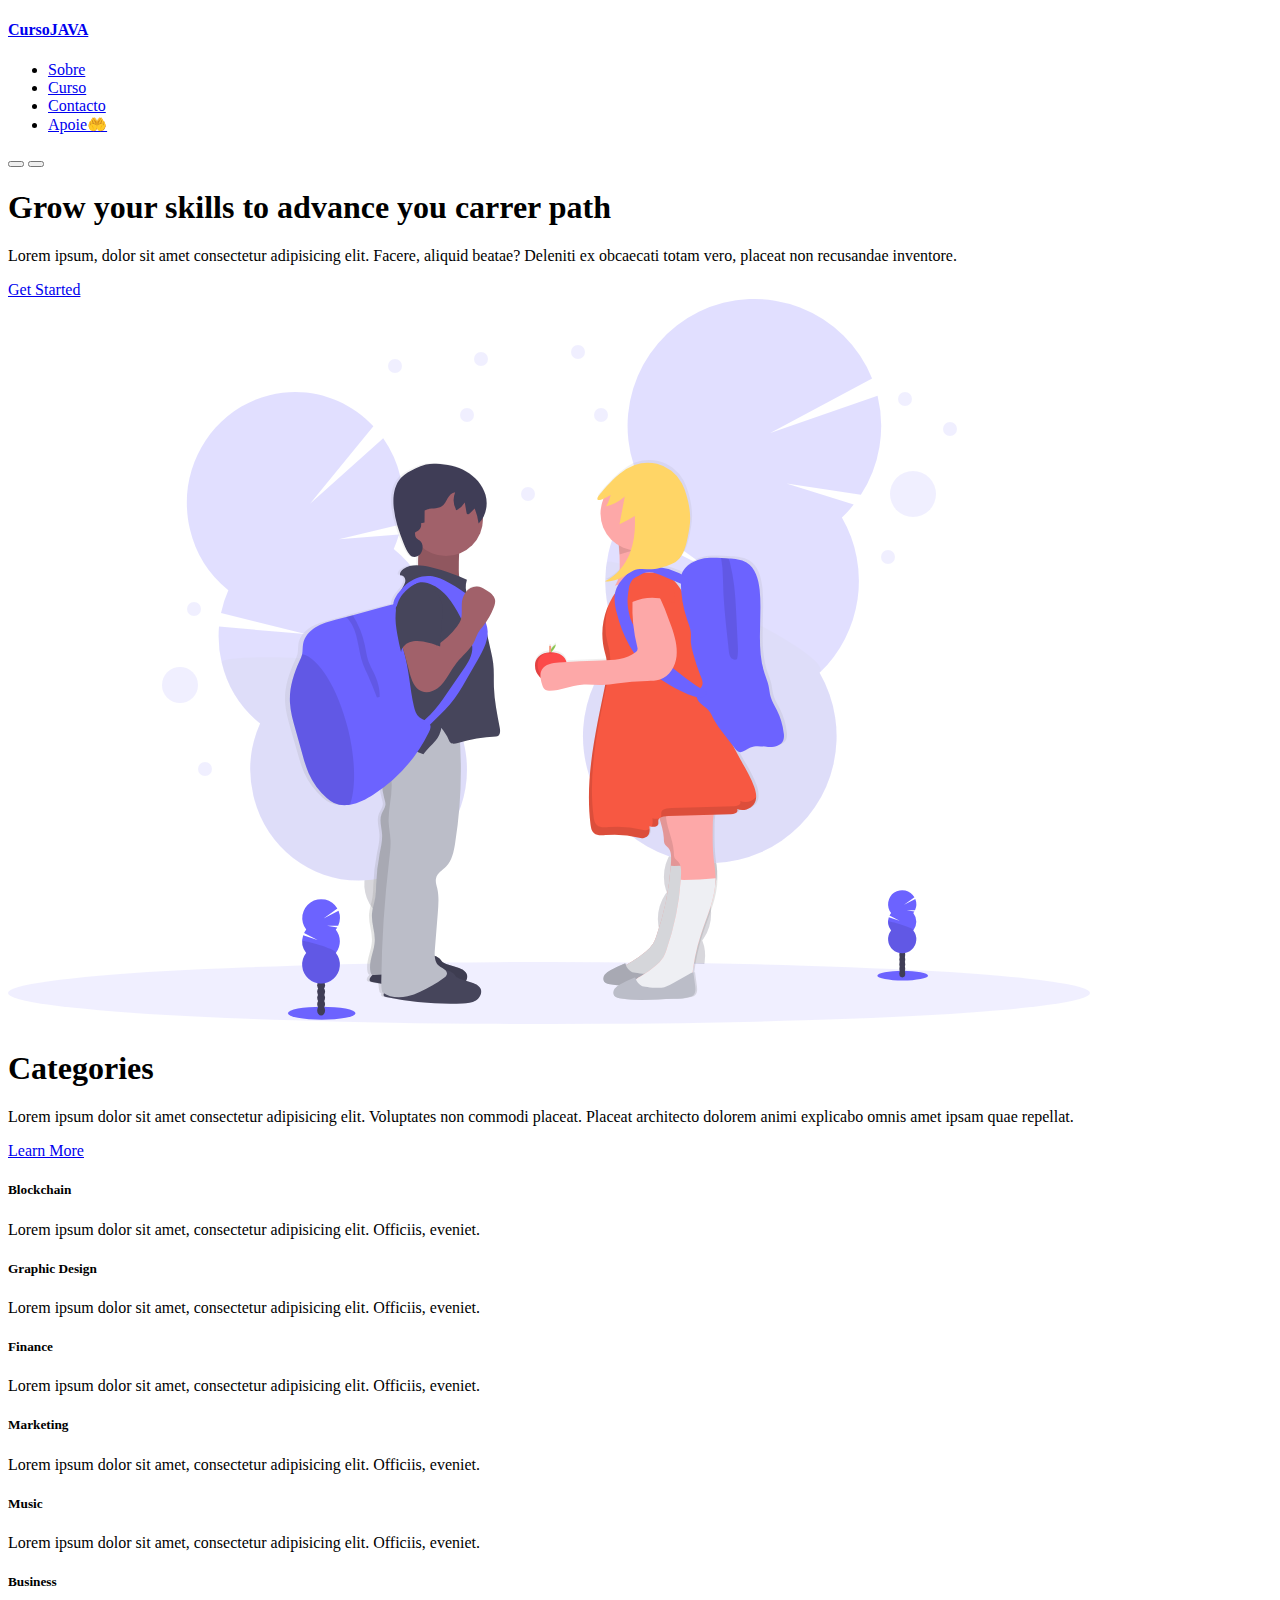
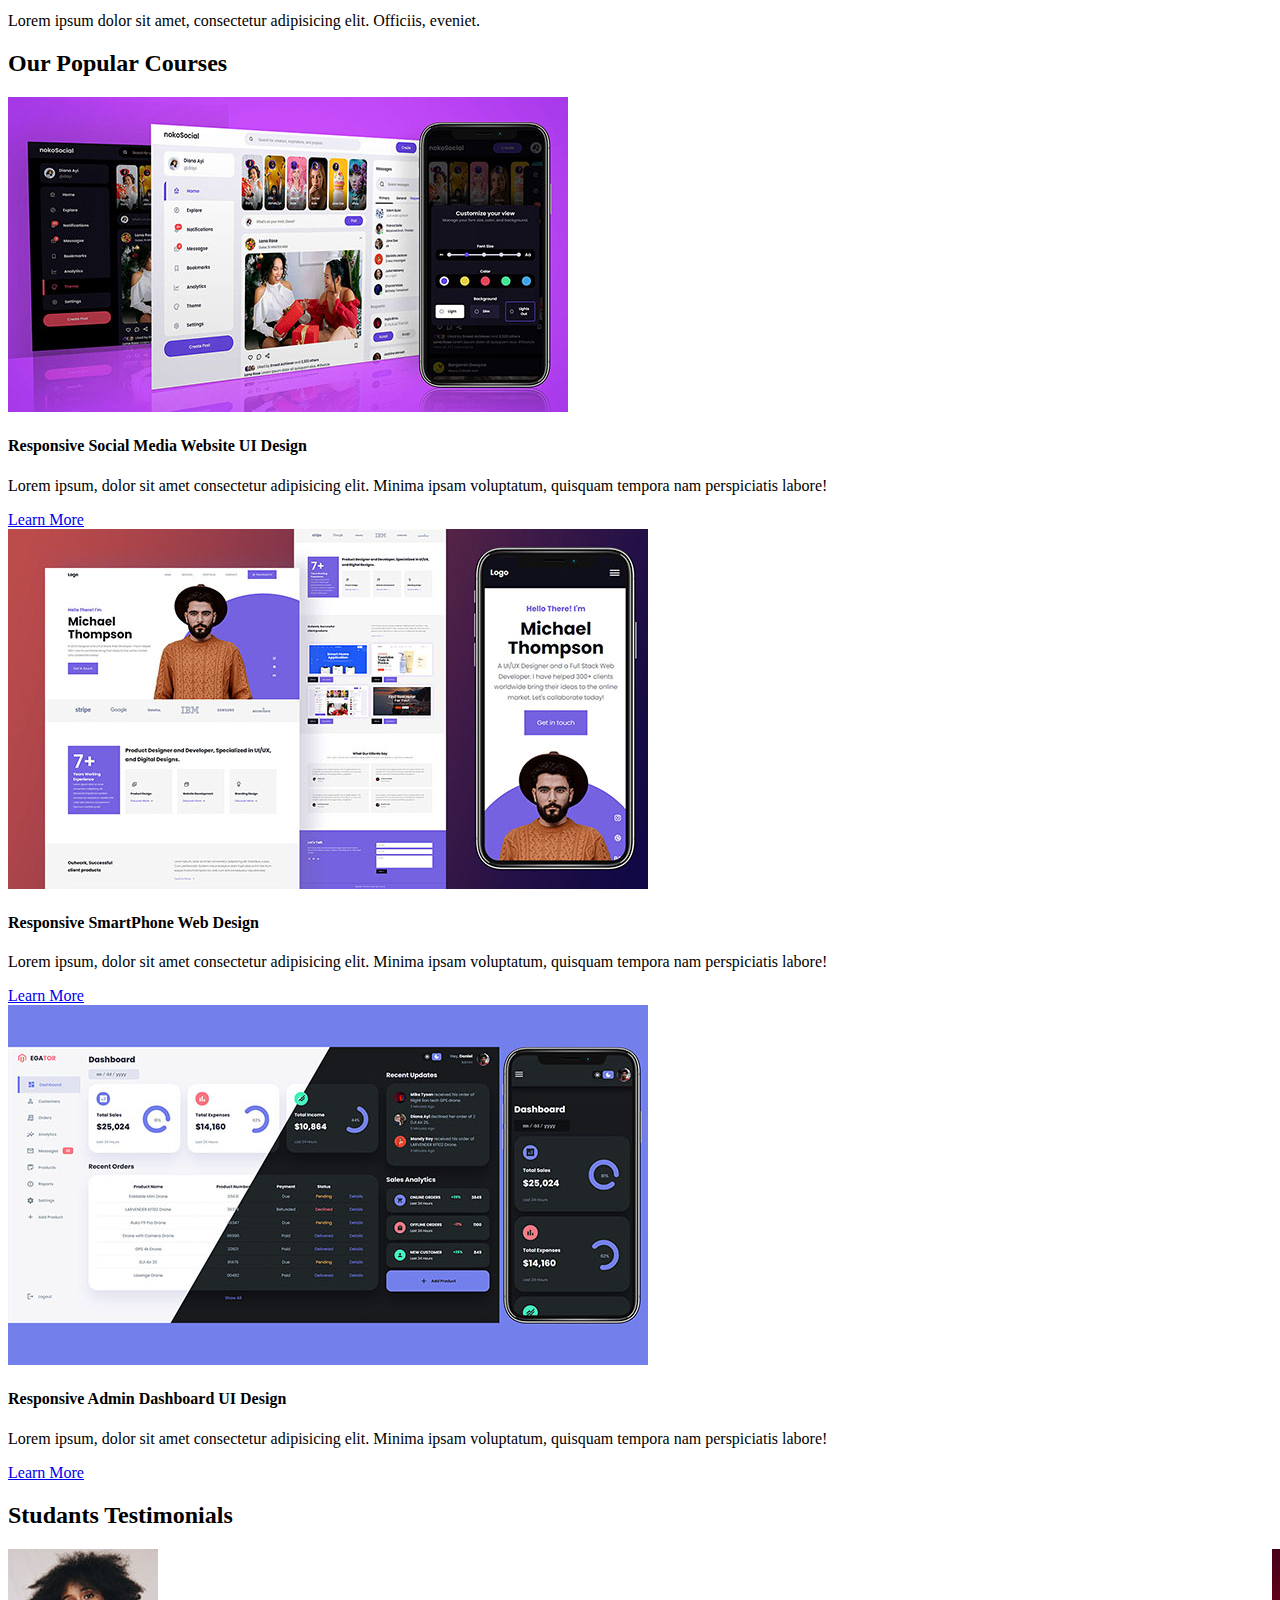
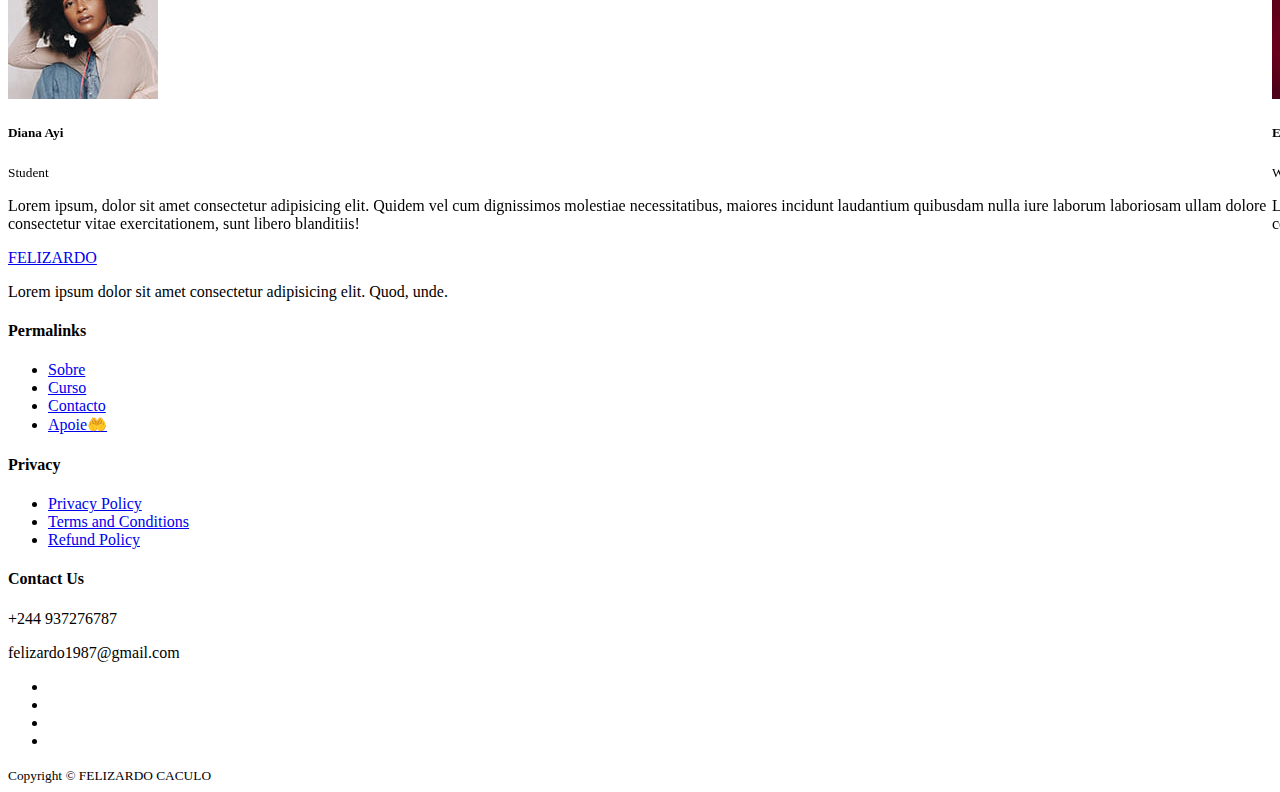
==== index.html @ 89335015 "reconfigure main.js file path" ====
<!DOCTYPE html>
<html lang="pt-br">
  <head>
    <meta charset="UTF-8" />
    <meta name="description" content="Curso de Programação Java" />
    <meta name="viewport" content="width=device-width, initial-scale=1.0" />
    <title>Curso Profissional de Programação em Java - FC</title>
    <link rel="stylesheet" href="./style.css" />
    <link rel="shortcut icon" href="favicon.ico" type="image/x-icon" />
    <link rel="manifest" href="/manifest.json" />
    <!-- ICONSCOUT CDN 👇👇👇👇👇👇👇👇👇👇👇👇-->
    <link
      rel="stylesheet"
      href="https://unicons.iconscout.com/release/v4.0.8/css/line.css"
    />
    <!-- SWIPER JS 👇👇👇👇👇👇👇👇👇👇👇👇 -->
    <link
      rel="stylesheet"
      href="https://cdn.jsdelivr.net/npm/swiper@11/swiper-bundle.min.css"
    />
  </head>
  <body>
    <nav>
      <div class="container nav__container">
        <a href="index.html"><h4>CursoJAVA</h4></a>
        <ul class="nav__menu">
          <li><a href="./pages/about.html" target="_blank">Sobre</a></li>
          <li><a href="./pages/courses.html" target="_blank">Curso</a></li>
          <li><a href="./pages/contact.html" target="_blank">Contacto</a></li>
          <li><a href="#">Apoie🤲</a></li>
        </ul>
        <button id="open-menu-btn"><i class="uil uil-bars"></i></button>
        <button id="close-menu-btn"><i class="uil uil-multiply"></i></button>
      </div>
    </nav>
    <header>
      <div class="container header__container">
        <div class="header__left">
          <h1>Grow your skills to advance you carrer path</h1>
          <p>
            Lorem ipsum, dolor sit amet consectetur adipisicing elit. Facere,
            aliquid beatae? Deleniti ex obcaecati totam vero, placeat non
            recusandae inventore.
          </p>
          <a href="courses.html" class="btn btn-primary">Get Started</a>
        </div>
        <div class="header_rigth">
          <div class="header__right-image">
            <img src="./images/header.svg" alt="" />
          </div>
        </div>
      </div>
    </header>
    <section class="categories">
      <div class="container categories__container">
        <div class="categories__left">
          <h1>Categories</h1>
          <p>
            Lorem ipsum dolor sit amet consectetur adipisicing elit. Voluptates
            non commodi placeat. Placeat architecto dolorem animi explicabo
            omnis amet ipsam quae repellat.
          </p>
          <a href="#" class="btn">Learn More</a>
        </div>
        <div class="categories__right">
          <article class="category">
            <span class="category__icon"
              ><i class="uil uil-bitcoin-circle"></i
            ></span>
            <h5>Blockchain</h5>
            <p>
              Lorem ipsum dolor sit amet, consectetur adipisicing elit.
              Officiis, eveniet.
            </p>
          </article>
          <article class="category">
            <span class="category__icon"><i class="uil uil-palette"></i></span>
            <h5>Graphic Design</h5>
            <p>
              Lorem ipsum dolor sit amet, consectetur adipisicing elit.
              Officiis, eveniet.
            </p>
          </article>
          <article class="category">
            <span class="category__icon"
              ><i class="uil uil-usd-circle"></i
            ></span>
            <h5>Finance</h5>
            <p>
              Lorem ipsum dolor sit amet, consectetur adipisicing elit.
              Officiis, eveniet.
            </p>
          </article>
          <article class="category">
            <span class="category__icon"
              ><i class="uil uil-megaphone"></i
            ></span>
            <h5>Marketing</h5>
            <p>
              Lorem ipsum dolor sit amet, consectetur adipisicing elit.
              Officiis, eveniet.
            </p>
          </article>
          <article class="category">
            <span class="category__icon"><i class="uil uil-music"></i></span>
            <h5>Music</h5>
            <p>
              Lorem ipsum dolor sit amet, consectetur adipisicing elit.
              Officiis, eveniet.
            </p>
          </article>
          <article class="category">
            <span class="category__icon"
              ><i class="uil uil-puzzle-piece"></i
            ></span>
            <h5>Business</h5>
            <p>
              Lorem ipsum dolor sit amet, consectetur adipisicing elit.
              Officiis, eveniet.
            </p>
          </article>
        </div>
      </div>
    </section>
    <section class="courses">
      <h2>Our Popular Courses</h2>
      <div class="container courses__container">
        <article class="course">
          <div class="course__image">
            <img src="./images/course1.jpg" alt="First Course image" />
          </div>
          <div class="course__info">
            <h4>Responsive Social Media Website UI Design</h4>
            <p>
              Lorem ipsum, dolor sit amet consectetur adipisicing elit. Minima
              ipsam voluptatum, quisquam tempora nam perspiciatis labore!
            </p>
            <a href="./courses.html" class="btn btn-primary">Learn More</a>
          </div>
        </article>
        <article class="course">
          <div class="course__image">
            <img src="./images/course2.jpg" alt="Second Course image" />
          </div>
          <div class="course__info">
            <h4>Responsive SmartPhone Web Design</h4>
            <p>
              Lorem ipsum, dolor sit amet consectetur adipisicing elit. Minima
              ipsam voluptatum, quisquam tempora nam perspiciatis labore!
            </p>
            <a href="./courses.html" class="btn btn-primary">Learn More</a>
          </div>
        </article>
        <article class="course">
          <div class="course__image">
            <img src="./images/course3.jpg" alt="Third Course image" />
          </div>
          <div class="course__info">
            <h4>Responsive Admin Dashboard UI Design</h4>
            <p>
              Lorem ipsum, dolor sit amet consectetur adipisicing elit. Minima
              ipsam voluptatum, quisquam tempora nam perspiciatis labore!
            </p>
            <a href="./courses.html" class="btn btn-primary">Learn More</a>
          </div>
        </article>
      </div>
    </section>
    <section class="container testimonials__container mySwiper">
      <h2>Studants Testimonials</h2>
      <div class="swiper-wrapper">
        <article class="testimonial swiper-slide">
          <div class="avatar">
            <img src="./images/avatar1.jpg" alt="First avatar" />
          </div>
          <div class="testimonial__info">
            <h5>Diana Ayi</h5>
            <small>Student</small>
          </div>
          <div class="testimonial__body">
            <p>
              Lorem ipsum, dolor sit amet consectetur adipisicing elit. Quidem
              vel cum dignissimos molestiae necessitatibus, maiores incidunt
              laudantium quibusdam nulla iure laborum laboriosam ullam dolore
              consectetur vitae exercitationem, sunt libero blanditiis!
            </p>
          </div>
        </article>
        <article class="testimonial swiper-slide">
          <div class="avatar">
            <img src="./images/avatar2.jpg" alt="Second avatar" />
          </div>
          <div class="testimonial__info">
            <h5>Ernest Archiver</h5>
            <small>Web Developer</small>
          </div>
          <div class="testimonial__body">
            <p>
              Lorem ipsum, dolor sit amet consectetur adipisicing elit. Quidem
              vel cum dignissimos molestiae necessitatibus, maiores incidunt
              laudantium quibusdam nulla iure laborum laboriosam ullam dolore
              consectetur vitae exercitationem, sunt libero blanditiis!
            </p>
          </div>
        </article>
        <article class="testimonial swiper-slide">
          <div class="avatar">
            <img src="./images/avatar3.jpg" alt="Third avatar" />
          </div>
          <div class="testimonial__info">
            <h5>Edem Quist</h5>
            <small>Student</small>
          </div>
          <div class="testimonial__body">
            <p>
              Lorem ipsum, dolor sit amet consectetur adipisicing elit. Quidem
              vel cum dignissimos molestiae necessitatibus, maiores incidunt
              laudantium quibusdam nulla iure laborum laboriosam ullam dolore
              consectetur vitae exercitationem, sunt libero blanditiis!
            </p>
          </div>
        </article>
        <article class="testimonial swiper-slide">
          <div class="avatar">
            <img src="./images/avatar4.jpg" alt="Fourth avatar" />
          </div>
          <div class="testimonial__info">
            <h5>Hajia Bintu</h5>
            <small>Student</small>
          </div>
          <div class="testimonial__body">
            <p>
              Lorem ipsum, dolor sit amet consectetur adipisicing elit. Quidem
              vel cum dignissimos molestiae necessitatibus, maiores incidunt
              laudantium quibusdam nulla iure laborum laboriosam ullam dolore
              consectetur vitae exercitationem, sunt libero blanditiis!
            </p>
          </div>
        </article>
        <article class="testimonial swiper-slide">
          <div class="avatar">
            <img src="./images/avatar5.jpg" alt="Fith avatar" />
          </div>
          <div class="testimonial__info">
            <h5>Jane Doe</h5>
            <small>Student</small>
          </div>
          <div class="testimonial__body">
            <p>
              Lorem ipsum, dolor sit amet consectetur adipisicing elit. Quidem
              vel cum dignissimos molestiae necessitatibus, maiores incidunt
              laudantium quibusdam nulla iure laborum laboriosam ullam dolore
              consectetur vitae exercitationem, sunt libero blanditiis!
            </p>
          </div>
        </article>
      </div>
      <div class="swiper-pagination"></div>
    </section>
    <footer>
      <div class="container footer__container">
        <div class="footer__1">
          <a href="https://my-portfolio-fc.onrender.com/" class="foofter__logo"
            >FELIZARDO</a
          >
          <p>
            Lorem ipsum dolor sit amet consectetur adipisicing elit. Quod, unde.
          </p>
        </div>
        <div class="footer__2">
          <h4>Permalinks</h4>
          <ul class="permalinks">
            <li><a href="./pages/about.html" target="_blank">Sobre</a></li>
            <li><a href="./pages/courses.html" target="_blank">Curso</a></li>
            <li><a href="./pages/contact.html" target="_blank">Contacto</a></li>
            <li><a href="#">Apoie🤲</a></li>
          </ul>
        </div>
        <div class="footer__3">
          <h4>Privacy</h4>
          <ul class="privacy">
            <li><a href="#">Privacy Policy</a></li>
            <li><a href="#">Terms and Conditions</a></li>
            <li><a href="#">Refund Policy</a></li>
          </ul>
        </div>
        <div class="footer__4">
          <h4>Contact Us</h4>
          <div>
            <p>+244 937276787</p>
            <p>felizardo1987@gmail.com</p>
          </div>
          <ul class="footer__socials">
            <li>
              <a href="#"><i class="uil uil-facebook-f"></i></a>
            </li>
            <li>
              <a href="#"><i class="uil uil-instagram-alt"></i></a>
            </li>
            <li>
              <a href="#"><i class="uil uil-twitter"></i></a>
            </li>
            <li>
              <a href="#"><i class="uil uil-linkedin-alt"></i></a>
            </li>
          </ul>
        </div>
      </div>
      <div class="footer__copyright">
        <small>Copyright &copy; FELIZARDO CACULO</small>
      </div>
    </footer>    
  </body>
  <script src="./main.js"></script>
</html>
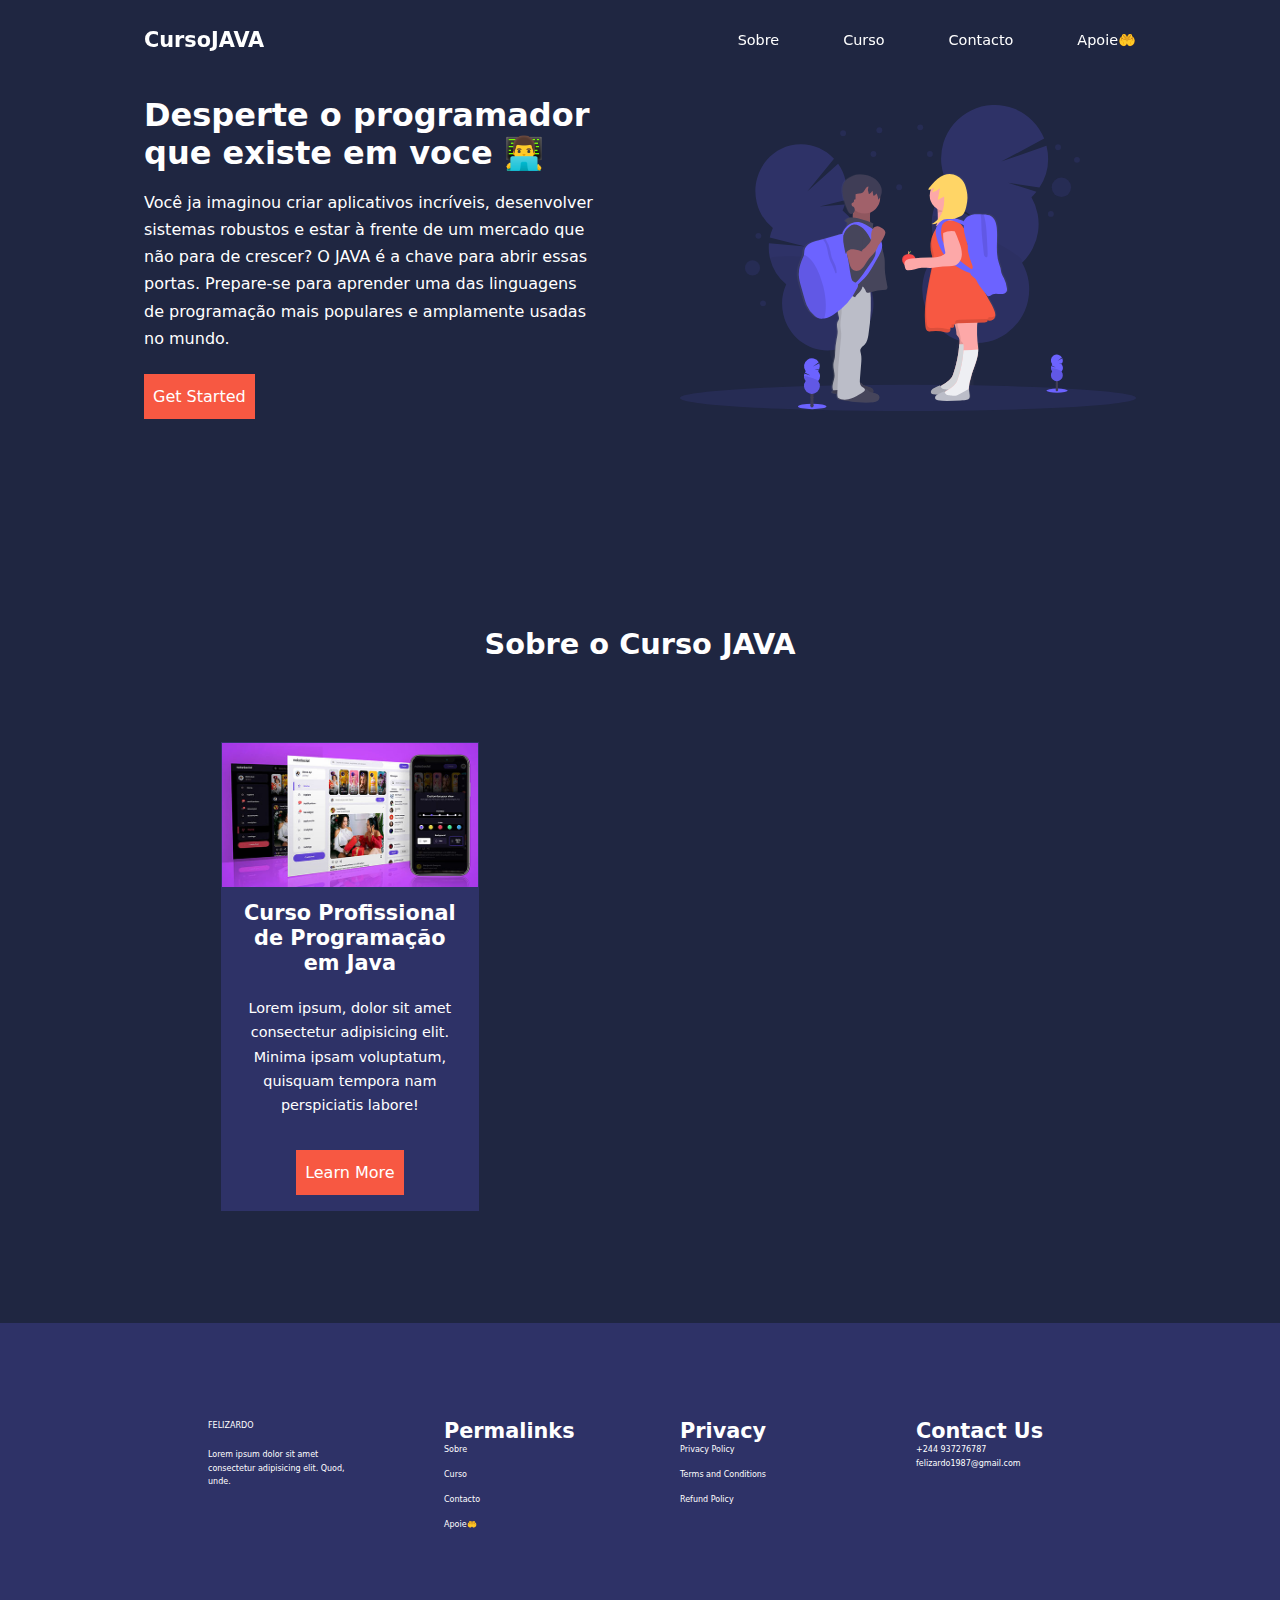
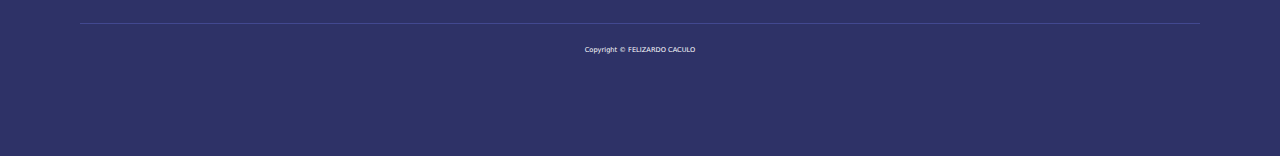
==== commit ae904769: "update Home Page content" ====
--- a/index.html
+++ b/index.html
@@ -36,13 +36,11 @@
     <header>
       <div class="container header__container">
         <div class="header__left">
-          <h1>Grow your skills to advance you carrer path</h1>
+          <h1>Desperte o programador que existe em voce 👨‍💻</h1>
           <p>
-            Lorem ipsum, dolor sit amet consectetur adipisicing elit. Facere,
-            aliquid beatae? Deleniti ex obcaecati totam vero, placeat non
-            recusandae inventore.
+            Você ja imaginou criar aplicativos incríveis, desenvolver sistemas robustos e estar à frente de um mercado que não para de crescer? O JAVA é a chave para abrir essas portas. Prepare-se para aprender uma das linguagens de programação mais populares e amplamente usadas no mundo.
           </p>
-          <a href="courses.html" class="btn btn-primary">Get Started</a>
+          <a href="./pages/courses.html" class="btn btn-primary">Get Started</a>
         </div>
         <div class="header_rigth">
           <div class="header__right-image">
@@ -51,86 +49,15 @@
         </div>
       </div>
     </header>
-    <section class="categories">
-      <div class="container categories__container">
-        <div class="categories__left">
-          <h1>Categories</h1>
-          <p>
-            Lorem ipsum dolor sit amet consectetur adipisicing elit. Voluptates
-            non commodi placeat. Placeat architecto dolorem animi explicabo
-            omnis amet ipsam quae repellat.
-          </p>
-          <a href="#" class="btn">Learn More</a>
-        </div>
-        <div class="categories__right">
-          <article class="category">
-            <span class="category__icon"
-              ><i class="uil uil-bitcoin-circle"></i
-            ></span>
-            <h5>Blockchain</h5>
-            <p>
-              Lorem ipsum dolor sit amet, consectetur adipisicing elit.
-              Officiis, eveniet.
-            </p>
-          </article>
-          <article class="category">
-            <span class="category__icon"><i class="uil uil-palette"></i></span>
-            <h5>Graphic Design</h5>
-            <p>
-              Lorem ipsum dolor sit amet, consectetur adipisicing elit.
-              Officiis, eveniet.
-            </p>
-          </article>
-          <article class="category">
-            <span class="category__icon"
-              ><i class="uil uil-usd-circle"></i
-            ></span>
-            <h5>Finance</h5>
-            <p>
-              Lorem ipsum dolor sit amet, consectetur adipisicing elit.
-              Officiis, eveniet.
-            </p>
-          </article>
-          <article class="category">
-            <span class="category__icon"
-              ><i class="uil uil-megaphone"></i
-            ></span>
-            <h5>Marketing</h5>
-            <p>
-              Lorem ipsum dolor sit amet, consectetur adipisicing elit.
-              Officiis, eveniet.
-            </p>
-          </article>
-          <article class="category">
-            <span class="category__icon"><i class="uil uil-music"></i></span>
-            <h5>Music</h5>
-            <p>
-              Lorem ipsum dolor sit amet, consectetur adipisicing elit.
-              Officiis, eveniet.
-            </p>
-          </article>
-          <article class="category">
-            <span class="category__icon"
-              ><i class="uil uil-puzzle-piece"></i
-            ></span>
-            <h5>Business</h5>
-            <p>
-              Lorem ipsum dolor sit amet, consectetur adipisicing elit.
-              Officiis, eveniet.
-            </p>
-          </article>
-        </div>
-      </div>
-    </section>
     <section class="courses">
-      <h2>Our Popular Courses</h2>
+      <h2>Sobre o Curso JAVA</h2>
       <div class="container courses__container">
         <article class="course">
           <div class="course__image">
             <img src="./images/course1.jpg" alt="First Course image" />
           </div>
           <div class="course__info">
-            <h4>Responsive Social Media Website UI Design</h4>
+            <h4>Curso Profissional de Programação em Java</h4>
             <p>
               Lorem ipsum, dolor sit amet consectetur adipisicing elit. Minima
               ipsam voluptatum, quisquam tempora nam perspiciatis labore!
@@ -138,124 +65,6 @@
             <a href="./courses.html" class="btn btn-primary">Learn More</a>
           </div>
         </article>
-        <article class="course">
-          <div class="course__image">
-            <img src="./images/course2.jpg" alt="Second Course image" />
-          </div>
-          <div class="course__info">
-            <h4>Responsive SmartPhone Web Design</h4>
-            <p>
-              Lorem ipsum, dolor sit amet consectetur adipisicing elit. Minima
-              ipsam voluptatum, quisquam tempora nam perspiciatis labore!
-            </p>
-            <a href="./courses.html" class="btn btn-primary">Learn More</a>
-          </div>
-        </article>
-        <article class="course">
-          <div class="course__image">
-            <img src="./images/course3.jpg" alt="Third Course image" />
-          </div>
-          <div class="course__info">
-            <h4>Responsive Admin Dashboard UI Design</h4>
-            <p>
-              Lorem ipsum, dolor sit amet consectetur adipisicing elit. Minima
-              ipsam voluptatum, quisquam tempora nam perspiciatis labore!
-            </p>
-            <a href="./courses.html" class="btn btn-primary">Learn More</a>
-          </div>
-        </article>
-      </div>
-    </section>
-    <section class="container testimonials__container mySwiper">
-      <h2>Studants Testimonials</h2>
-      <div class="swiper-wrapper">
-        <article class="testimonial swiper-slide">
-          <div class="avatar">
-            <img src="./images/avatar1.jpg" alt="First avatar" />
-          </div>
-          <div class="testimonial__info">
-            <h5>Diana Ayi</h5>
-            <small>Student</small>
-          </div>
-          <div class="testimonial__body">
-            <p>
-              Lorem ipsum, dolor sit amet consectetur adipisicing elit. Quidem
-              vel cum dignissimos molestiae necessitatibus, maiores incidunt
-              laudantium quibusdam nulla iure laborum laboriosam ullam dolore
-              consectetur vitae exercitationem, sunt libero blanditiis!
-            </p>
-          </div>
-        </article>
-        <article class="testimonial swiper-slide">
-          <div class="avatar">
-            <img src="./images/avatar2.jpg" alt="Second avatar" />
-          </div>
-          <div class="testimonial__info">
-            <h5>Ernest Archiver</h5>
-            <small>Web Developer</small>
-          </div>
-          <div class="testimonial__body">
-            <p>
-              Lorem ipsum, dolor sit amet consectetur adipisicing elit. Quidem
-              vel cum dignissimos molestiae necessitatibus, maiores incidunt
-              laudantium quibusdam nulla iure laborum laboriosam ullam dolore
-              consectetur vitae exercitationem, sunt libero blanditiis!
-            </p>
-          </div>
-        </article>
-        <article class="testimonial swiper-slide">
-          <div class="avatar">
-            <img src="./images/avatar3.jpg" alt="Third avatar" />
-          </div>
-          <div class="testimonial__info">
-            <h5>Edem Quist</h5>
-            <small>Student</small>
-          </div>
-          <div class="testimonial__body">
-            <p>
-              Lorem ipsum, dolor sit amet consectetur adipisicing elit. Quidem
-              vel cum dignissimos molestiae necessitatibus, maiores incidunt
-              laudantium quibusdam nulla iure laborum laboriosam ullam dolore
-              consectetur vitae exercitationem, sunt libero blanditiis!
-            </p>
-          </div>
-        </article>
-        <article class="testimonial swiper-slide">
-          <div class="avatar">
-            <img src="./images/avatar4.jpg" alt="Fourth avatar" />
-          </div>
-          <div class="testimonial__info">
-            <h5>Hajia Bintu</h5>
-            <small>Student</small>
-          </div>
-          <div class="testimonial__body">
-            <p>
-              Lorem ipsum, dolor sit amet consectetur adipisicing elit. Quidem
-              vel cum dignissimos molestiae necessitatibus, maiores incidunt
-              laudantium quibusdam nulla iure laborum laboriosam ullam dolore
-              consectetur vitae exercitationem, sunt libero blanditiis!
-            </p>
-          </div>
-        </article>
-        <article class="testimonial swiper-slide">
-          <div class="avatar">
-            <img src="./images/avatar5.jpg" alt="Fith avatar" />
-          </div>
-          <div class="testimonial__info">
-            <h5>Jane Doe</h5>
-            <small>Student</small>
-          </div>
-          <div class="testimonial__body">
-            <p>
-              Lorem ipsum, dolor sit amet consectetur adipisicing elit. Quidem
-              vel cum dignissimos molestiae necessitatibus, maiores incidunt
-              laudantium quibusdam nulla iure laborum laboriosam ullam dolore
-              consectetur vitae exercitationem, sunt libero blanditiis!
-            </p>
-          </div>
-        </article>
-      </div>
-      <div class="swiper-pagination"></div>
     </section>
     <footer>
       <div class="container footer__container">
--- a/style.css
+++ b/style.css
@@ -0,0 +1,544 @@
+/*========== General Styles ============*/
+* {
+  margin: 0;
+  padding: 0;
+  border: 0;
+  outline: 0;
+  text-decoration: none;
+  list-style: none;
+  box-sizing: border-box;
+}
+:root {
+  --color-primary: #6c63ff;
+  --color-success: #00bf8e;
+  --color-warning: #f7c94b;
+  --color-danger: #f75842;
+  --color-danger-variant: rgba(247, 88, 66, 0.4);
+  --color-white: #fff;
+  --color-ligth: rgba(255, 255, 255, 0.7);
+  --color-black: #000;
+  --color-bg: #1f2641;
+  --color-bg1: #2e3267;
+  --color-bg2: #424890;
+
+  --container-width-lg: 80%;
+  --container-width-md: 95%;
+  --container-width-sm: 98%;
+
+  --transition: all 400ms ease;
+}
+body {
+  font-family: system-ui, -apple-system, BlinkMacSystemFont, "Segoe UI", Roboto,
+    Oxygen, Ubuntu, Cantarell, "Open Sans", "Helvetica Neue", sans-serif;
+  line-height: 1.7;
+  color: var(--color-white);
+  background: var(--color-bg);
+}
+.container {
+  width: var(--container-width-lg);
+  margin: auto;
+  padding: 1rem;
+}
+section {
+  padding: 6rem;
+}
+section h2 {
+  text-align: center;
+  margin-bottom: 4rem;
+}
+h1,
+h2,
+h3,
+h4,
+h5 {
+  line-height: 1.2;
+}
+h1 {
+  font-size: 2rem;
+}
+h2 {
+  font-size: 1.8rem;
+}
+h3 {
+  font-size: 1.6rem;
+}
+h4 {
+  font-size: 1.3rem;
+}
+a {
+  color: var(--color-white);
+}
+img {
+  width: 100%;
+  display: block;
+  object-fit: cover;
+}
+.btn {
+  display: inline-block;
+  background: var(--color-white);
+  color: var(--color-black);
+  padding: 0.5rem 0.5rem;
+  border: 1px solid transparent;
+  font-weight: 500;
+  transition: var(--transition);
+}
+.btn:hover {
+  background: transparent;
+  color: var(--color-white);
+  border-color: var(--color-white);
+}
+.btn-primary {
+  background: var(--color-danger);
+  color: var(--color-white);
+}
+/*========== NAVBAR Styles ============*/
+nav {
+  background: transparent;
+  width: 100vw;
+  height: 5rem;
+  position: fixed;
+  top: 0;
+  z-index: 11;
+}
+/*Change navbar on scroll using JavaScript*/
+.window-scroll {
+  background: var(--color-primary);
+  /*👇 👇👇0=>x side, 1rem=> y side 2rem for the blur. rgba=>0.5 50% of transparency 👇👇👇*/
+  box-shadow: 0 1rem 2rem rgba(0, 0, 0, 0.3);
+}
+.nav__container {
+  height: 100%;
+  display: flex;
+  justify-content: space-between;
+  align-items: center;
+}
+nav button {
+  display: none; /*To hide the buttons on large devises*/
+}
+.nav__menu {
+  display: flex;
+  align-items: center;
+  gap: 4rem;
+}
+.nav__menu a {
+  font-size: 0.9rem;
+  transition: var(--transition);
+}
+.nav__menu a:hover {
+  color: var(--color-bg2);
+}
+/*========== HEADER SECTION Styles ============*/
+header {
+  position: relative;
+  top: 5rem; /*to start after navbar*/
+  overflow: hidden;
+  height: fit -90px;;
+  margin-bottom: 5rem;
+}
+.header__container {
+  display: grid;
+  grid-template-columns: 1fr 1fr; /*To devide in 2 equal parts*/
+  align-items: center;
+  gap: 5rem;
+  height: 100%; /*To center the items in the height of the section*/
+  padding-bottom: 2rem;
+}
+.header__left p {
+  margin: 1rem 0 1.4rem; /*1.2=>Top 0=>Left/right 2=>Bottom*/
+}
+/*========== CATEGORIES SECTION Styles ============*/
+.categories {
+  background: var(--color-bg1);
+  height: 32rem;
+  padding: 1rem;
+}
+.categories h1 {
+  line-height: 1;
+  margin-bottom: 3rem;
+}
+.categories__container {
+  display: grid;
+  grid-template-columns: 40% 60%; /*Divided in 2 blocks as shown in values percentage*/
+  padding: 1rem;
+}
+.categories__left {
+  margin-right: 4rem;
+}
+.categories__left p {
+  margin: 1rem 0 3rem;
+}
+.categories__right {
+  display: grid;
+  grid-template-columns: repeat(3, 1fr);
+  gap: 1.2rem;
+}
+.category {
+  background: var(--color-bg2);
+  padding: 0.9rem;
+  border-radius: 2rem;
+  transition: var(--transition);
+}
+.category:hover {
+  /*👇 👇👇0=>x side, 3rem=> y side 3rem for the blur. rgba=>0.5 30% of transparency 👇👇👇*/
+  box-shadow: 0 3rem 3rem rgba(0, 0, 0, 0.3);
+  z-index: 1;
+}
+.category:nth-child(2) .category__icon {
+  background: var(--color-danger);
+}
+.category:nth-child(3) .category__icon {
+  background: var(--color-success);
+}
+.category:nth-child(4) .category__icon {
+  background: var(--color-warning);
+}
+.category:nth-child(5) .category__icon {
+  background: var(--color-success);
+}
+.category__icon {
+  background: var(--color-primary);
+  padding: 0.7rem;
+  border-radius: 0.9rem;
+}
+.category h5 {
+  margin: 2rem 0 1rem; /*1.2=>Top 0=>Left/right 2=>Bottom*/
+}
+.category p {
+  font-size: 0.85rem;
+}
+/*========== COURSES SECTION Styles ============*/
+.courses {
+  margin-top: 10rem;
+}
+.courses__container {
+  display: grid;
+  grid-template-columns: repeat(3, 1fr);
+  gap: 2rem;
+}
+.course {
+  background: var(--color-bg1);
+  text-align: center;
+  border: 1px solid transparent;
+  transition: var(--transition);
+}
+.course:hover {
+  background: transparent;
+  border-color: var(--color-primary);
+}
+.course__info {
+  padding: 0.9rem;
+}
+.course__info p {
+  margin: 1.2rem 0 2rem; /*1.2=>Top 0=>Left/right 2=>Bottom*/
+  font-size: 0.9rem;
+}
+/*========== FAQs SECTION Styles ============*/
+.faqs {
+  background: var(--color-bg1);
+  /*👇 👇👇0=>x side, 0=> y side 3rem for the blur. rgba=>0.5 50% of transparency 👇👇👇*/
+  box-shadow: insert 0 0 3rem rgba(0, 0, 0, 0.5);
+}
+.faqs__container {
+  display: grid;
+  grid-template-columns: 1fr 1fr;
+  padding: 1rem;
+}
+.faq {
+  padding: 1rem;
+  display: flex;
+  align-items: center;
+  gap: 1.4rem;
+  height: fit-content;
+  background: var(--color-primary);
+  cursor: pointer;
+}
+.faq h4 {
+  font-size: 1rem;
+  line-height: 2.3;
+}
+.faq__icon {
+  align-self: flex-start; /*Align the icon in the begining of the box content*/
+  font-size: 1.2rem;
+}
+.faq p {
+  margin-top: 0.8rem;
+  display: none; /*To hide the answers*/
+}
+.faq.open p {
+  display: block; /*injected by JavaSCript to show the answer*/
+  background: var(--color-bg1);
+  padding: 0.5rem;
+}
+/*========== TESTIMONIAL SECTION Styles ============*/
+.testimonials__container {
+  overflow-y: hidden;
+  position: relative;
+  margin-bottom: 5rem;
+}
+.testimonial {
+  padding-top: 2rem;
+}
+.avatar {
+  width: 6rem;
+  height: 6rem;
+  border-radius: 50%;
+  overflow: hidden;
+  margin: 0 auto 1rem;
+  border: 1rem solid var(--color-bg1);
+}
+.testimonial__info {
+  text-align: center;
+}
+.testimonial__body {
+  background: var(--color-primary);
+  padding: 2rem;
+  margin-top: 3rem;
+  position: relative;
+}
+.testimonial__body::before {
+  /*👇 👇👇 content to create the piramid effect on top of the box 👇👇👇*/
+  content: "";
+  display: block;
+  background: linear-gradient(
+    135deg,
+    transparent,
+    var(--color-primary),
+    var(--color-primary),
+    var(--color-primary)
+  );
+  width: 3rem;
+  height: 3rem;
+  position: absolute;
+  left: 50%;
+  top: -1.5rem;
+  transform: rotate(45deg);
+}
+/*========== FOOTER SECTION Styles ============*/
+footer {
+  background: var(--color-bg1);
+  padding: 5rem;
+  font-size: 0.5rem;
+}
+footer ul li {
+  margin-bottom: 0.7rem;
+}
+footer ul li a:hover {
+  text-decoration: underline;
+}
+.footer__container {
+  display: grid;
+  grid-template-columns: repeat(4, 1fr);
+  gap: 5rem;
+}
+.footer__1 p {
+  margin: 1rem 0 2rem;
+}
+.footer__socials {
+  display: flex;
+  gap: 1.2rem;
+  margin-top: 2rem;
+}
+.footer__copyright {
+  text-align: center;
+  margin-top: 4rem;
+  padding: 1.2rem;
+  border-top: 1px solid var(--color-bg2);
+}
+/*===================== MEDIA QUERIES (TABLETS) Styles ====================*/
+@media screen and (max-width: 1024px) {
+  /*========== General Styles ============*/
+  .container {
+    width: var(--container-width-md);
+  }
+  h1 {
+    font-size: 2rem;
+  }
+  h2 {
+    font-size: 1.7rem;
+  }
+  h3 {
+    font-size: 1.4rem;
+  }
+  h4 {
+    font-size: 1.2rem;
+  }
+  /*========== NAVBAR Styles ============*/
+  nav button {
+    display: inline-block;
+    background: transparent;
+    font-size: 1.8rem;
+    color: var(--color-white);
+    cursor: pointer;
+  }
+  nav button#close-menu-btn {
+    display: none; /*To hyde the close btn*/
+  }
+  .nav__menu {
+    position: fixed;
+    top: 5rem;
+    right: 5%;
+    height: fit-content;
+    width: 18rem;
+    flex-direction: column;
+    gap: 0;
+    display: none;
+  }
+  .nav__menu li {
+    width: 100%;
+    height: 5.8rem;
+    animation: animateNavItems 400ms linear forwards; /*Calling the animation bellow*/
+    transform-origin: top right; /*To start the animation from the side indicated*/
+  }
+  /*Creating animation delay of milisecondsfor list items*/
+  .nav__menu li:nth-child(1) {
+    animation-delay: 200ms;
+  }
+  .nav__menu li:nth-child(2) {
+    animation-delay: 400ms;
+  }
+  .nav__menu li:nth-child(3) {
+    animation-delay: 600ms;
+  }
+  .nav__menu li:nth-child(4) {
+    animation-delay: 800ms;
+  }
+  @keyframes animateNavItems {
+    /*Creating animations for navbar*/
+    0% {
+      transform: rotateZ(-90deg) rotateX(90deg) scale(0.1);
+    }
+    100% {
+      transform: rotateZ(0) rotateZ(0) scale(1);
+      opacity: 1;
+    }
+  }
+  .nav__menu li a {
+    background: var(--color-primary);
+    box-shadow: -4rem 6rem 10rem rgba(0, 0, 0, 0.6);
+    width: 100%;
+    height: 100%;
+    display: grid;
+    place-items: center;
+  }
+  .nav__menu li a:hover {
+    background: var(--color-bg2);
+    color: var(--color-white);
+  }
+  /*========== HEADER SECTION Styles ============*/
+  header {
+    height: 70vh;
+    margin-bottom: 4rem;
+  }
+  .header__container {
+    gap: 0;
+    padding-bottom: 3rem;
+  }
+  /*========== CATEGORIES SECTION Styles ============*/
+  .categories {
+    height: auto;
+  }
+  .categories__container {
+    grid-template-columns: 1fr;
+    gap: 3rem;
+  }
+  .categories__left {
+    margin-right: 0;
+  }
+  /*========== POPULAR COURSES SECTION Styles ============*/
+  .courses {
+    margin-top: 0;
+  }
+  .courses__container {
+    grid-template-columns: 1fr 1fr;
+  }
+  /*========== FAQs SECTION Styles ============*/
+  .faqs__container {
+    grid-template-columns: 1fr;
+  }
+  .faq {
+    padding: 1.5rem;
+  }
+  /*========== FOOTER SECTION Styles ============*/
+  .footer__container {
+    grid-template-columns: 1fr 1fr;
+  }
+}
+/*========== MEDIA QUERIES (SMARTPHONES) Styles ============*/
+@media screen and (max-width: 720px) {
+  .container {
+    width: var(--container-width-sm);
+  }
+  /*========== NAVBAR Styles ============*/
+  .nav__menu {
+    right: 3%;
+  }
+  /*========== HEADER SECTION Styles ============*/
+  header {
+    height: fit-content;
+  }
+  .header__container {
+    grid-template-columns: 1fr;
+    text-align: center;
+    margin-top: 0;
+  }
+  .header__left p {
+    margin-bottom: 1.3rem;
+  }
+  /*========== CATEGORIES SECTION Styles ============*/
+  .categories__container {
+    grid-template-columns: 1fr;
+    gap: 3rem;
+    width: 100%;
+    margin: 0 auto;
+  }
+  .categories__right {
+    grid-template-columns: 1fr 1fr;
+    gap: 0.7rem;
+    width: 100%;
+    margin: 0 auto;
+  }
+  .category {
+    padding: 1rem;
+    border-radius: 1rem;
+  }
+  .category__icon {
+    margin-top: 4px;
+    display: inline-block;
+  }
+  /*========== POPULAR COURSES SECTION Styles ============*/
+  .courses__container {
+    grid-template-columns: 1fr;
+    width: 100%;
+    margin: 0 auto;
+  }
+  /*========== TESTIMONIAL SECTION Styles ============*/
+  .testimonial__body {
+    padding: 1.2rem;
+  }
+  /*========== FOOTER SECTION Styles ============*/
+  .footer__container {
+    grid-template-columns: 1fr;
+    text-align: center;
+    gap: 2rem;
+  }
+  .footer__1 p {
+    margin: 1rem;
+  }
+  .footer__socials {
+    justify-content: center;
+  }
+}
+/*========== MEDIA QUERIES (SMARTPHONES) Styles ============*/
+@media screen and (max-width: 600px) {
+  .categories__right {
+    grid-template-columns: 1fr;
+    gap: 1.5rem;
+    width: 100%;
+  }
+  .courses {
+    padding: 1rem;
+  }
+  .faqs {
+    padding: 1rem;
+  }
+}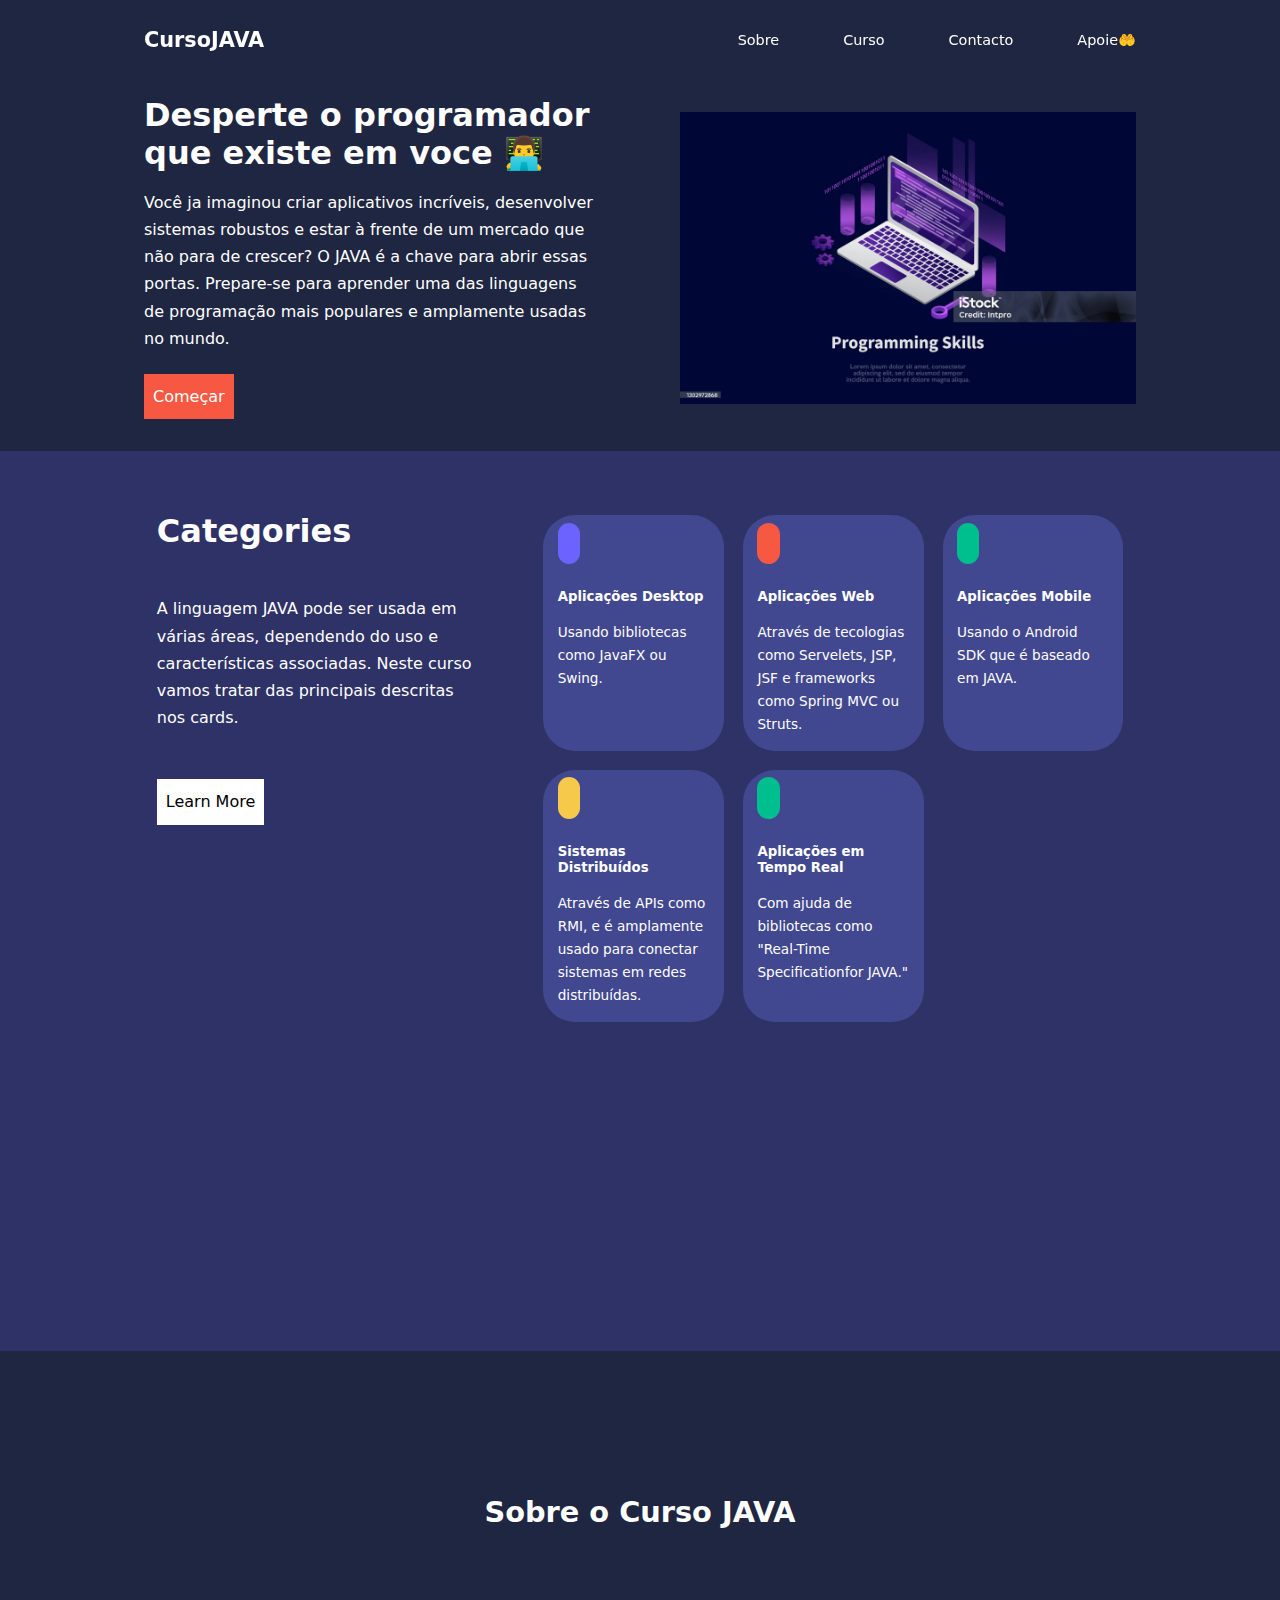
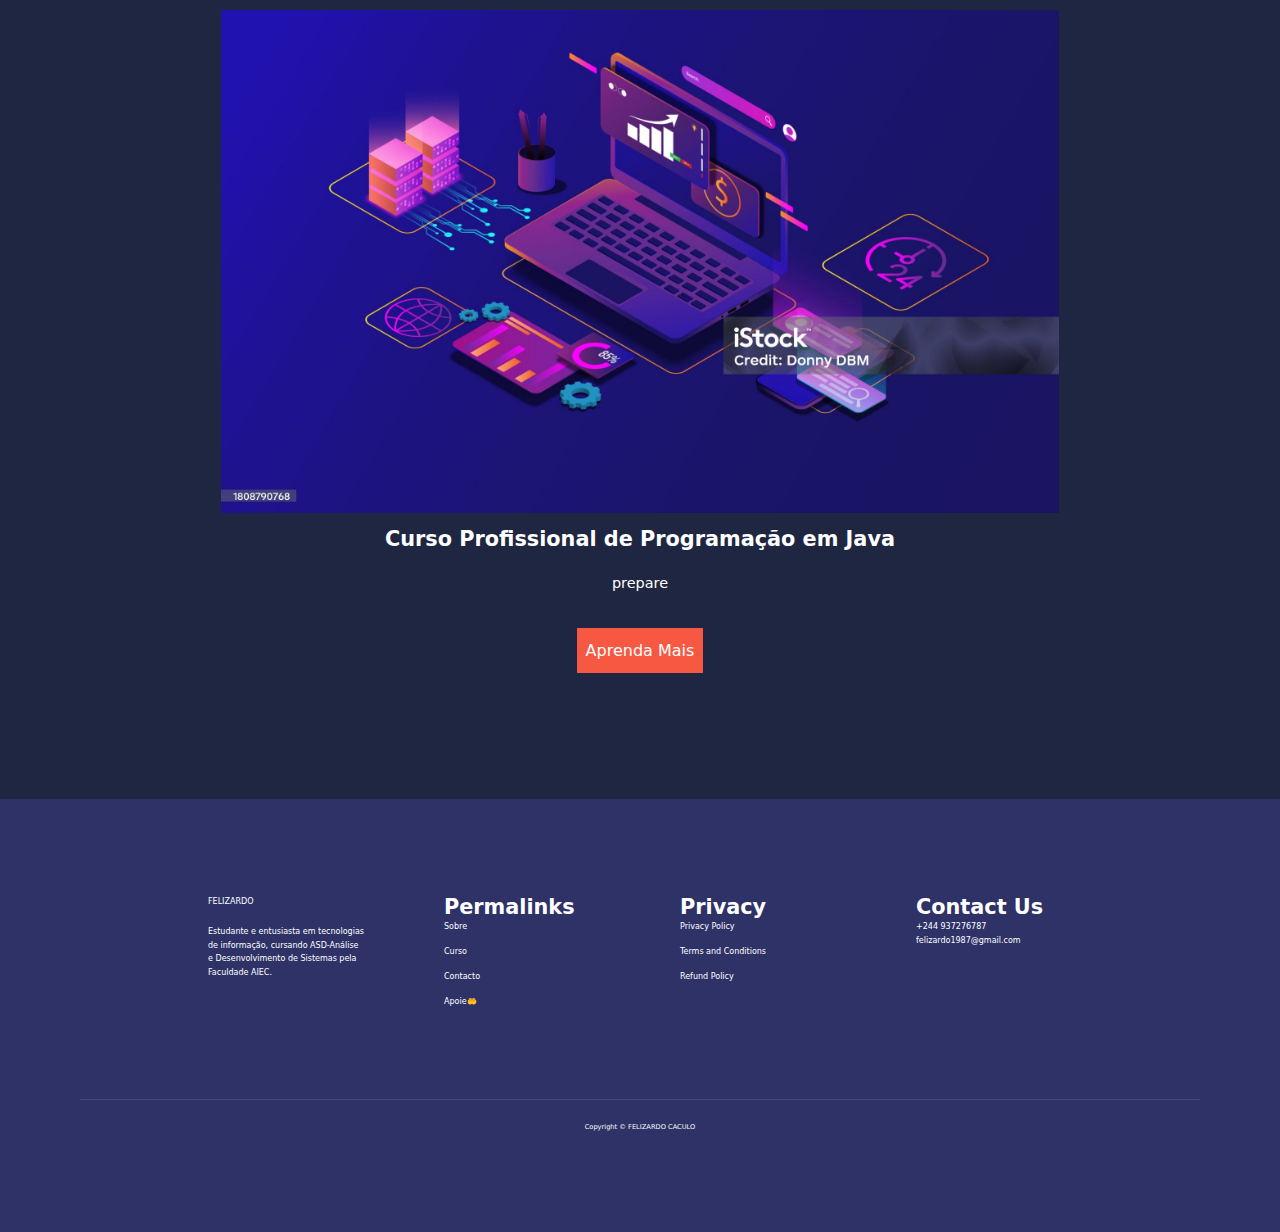
==== commit f2e94a9a: "finish Home Page content" ====
--- a/index.html
+++ b/index.html
@@ -40,29 +40,82 @@
           <p>
             Você ja imaginou criar aplicativos incríveis, desenvolver sistemas robustos e estar à frente de um mercado que não para de crescer? O JAVA é a chave para abrir essas portas. Prepare-se para aprender uma das linguagens de programação mais populares e amplamente usadas no mundo.
           </p>
-          <a href="./pages/courses.html" class="btn btn-primary">Get Started</a>
+          <a href="./pages/courses.html" class="btn btn-primary">Começar</a>
         </div>
         <div class="header_rigth">
           <div class="header__right-image">
-            <img src="./images/header.svg" alt="" />
+            <img src="./images/course17.jpg" alt="" />
           </div>
         </div>
       </div>
     </header>
+    <section class="categories">
+      <div class="container categories__container">
+        <div class="categories__left">
+          <h1>Categories</h1>
+          <p>
+            A linguagem JAVA pode ser usada em várias áreas, dependendo do uso e características associadas. Neste curso vamos tratar das principais descritas nos cards.
+          </p>
+          <a href="#" class="btn">Learn More</a>
+        </div>
+        <div class="categories__right">
+          <article class="category">
+            <span class="category__icon"
+              ><i class="uil uil-bitcoin-circle"></i
+            ></span>
+            <h5>Aplicações Desktop</h5>
+            <p>
+              Usando bibliotecas como JavaFX ou Swing.
+            </p>
+          </article>
+          <article class="category">
+            <span class="category__icon"><i class="uil uil-palette"></i></span>
+            <h5>Aplicações Web</h5>
+            <p>
+              Através de tecologias como Servelets, JSP, JSF e frameworks como Spring MVC ou Struts.
+            </p>
+          </article>
+          <article class="category">
+            <span class="category__icon"
+              ><i class="uil uil-usd-circle"></i
+            ></span>
+            <h5>Aplicações Mobile</h5>
+            <p>
+              Usando o Android SDK que é baseado em JAVA.
+            </p>
+          </article>
+          <article class="category">
+            <span class="category__icon"
+              ><i class="uil uil-megaphone"></i
+            ></span>
+            <h5>Sistemas Distribuídos</h5>
+            <p>
+              Através de APIs como RMI, e é amplamente usado para conectar sistemas em redes distribuídas.
+            </p>
+          </article>
+          <article class="category">
+            <span class="category__icon"><i class="uil uil-music"></i></span>
+            <h5>Aplicações em Tempo Real</h5>
+            <p>
+              Com ajuda de bibliotecas como "Real-Time Specificationfor JAVA."
+            </p>
+          </article>
+        </div>
+      </div>
+    </section>
     <section class="courses">
       <h2>Sobre o Curso JAVA</h2>
       <div class="container courses__container">
         <article class="course">
           <div class="course__image">
-            <img src="./images/course1.jpg" alt="First Course image" />
+            <img src="./images/ImagemProgramacao1.jpg" alt="First Course image" />
           </div>
           <div class="course__info">
             <h4>Curso Profissional de Programação em Java</h4>
             <p>
-              Lorem ipsum, dolor sit amet consectetur adipisicing elit. Minima
-              ipsam voluptatum, quisquam tempora nam perspiciatis labore!
+              prepare
             </p>
-            <a href="./courses.html" class="btn btn-primary">Learn More</a>
+            <a href="./courses.html" class="btn btn-primary">Aprenda Mais</a>
           </div>
         </article>
     </section>
@@ -73,7 +126,7 @@
             >FELIZARDO</a
           >
           <p>
-            Lorem ipsum dolor sit amet consectetur adipisicing elit. Quod, unde.
+            Estudante e entusiasta em tecnologias de informação, cursando ASD-Análise e Desenvolvimento de Sistemas pela Faculdade AIEC.
           </p>
         </div>
         <div class="footer__2">
--- a/style.css
+++ b/style.css
@@ -58,6 +58,8 @@
 }
 h2 {
   font-size: 1.8rem;
+  margin-top: 2rem;
+  text-align: center;
 }
 h3 {
   font-size: 1.6rem;
@@ -151,6 +153,7 @@
   background: var(--color-bg1);
   height: 32rem;
   padding: 1rem;
+  height: 100vh;
 }
 .categories h1 {
   line-height: 1;
@@ -160,6 +163,7 @@
   display: grid;
   grid-template-columns: 40% 60%; /*Divided in 2 blocks as shown in values percentage*/
   padding: 1rem;
+  margin-top: 2rem;
 }
 .categories__left {
   margin-right: 4rem;
@@ -208,17 +212,16 @@
 }
 /*========== COURSES SECTION Styles ============*/
 .courses {
-  margin-top: 10rem;
+  margin-top: 1rem;
 }
 .courses__container {
   display: grid;
-  grid-template-columns: repeat(3, 1fr);
-  gap: 2rem;
+  grid-template-columns: 1fr;
+  align-items: center;
 }
 .course {
   background: var(--color-bg1);
   text-align: center;
-  border: 1px solid transparent;
   transition: var(--transition);
 }
 .course:hover {
@@ -227,48 +230,13 @@
 }
 .course__info {
   padding: 0.9rem;
+  background: var(--color-bg);
 }
 .course__info p {
   margin: 1.2rem 0 2rem; /*1.2=>Top 0=>Left/right 2=>Bottom*/
   font-size: 0.9rem;
 }
-/*========== FAQs SECTION Styles ============*/
-.faqs {
-  background: var(--color-bg1);
-  /*👇 👇👇0=>x side, 0=> y side 3rem for the blur. rgba=>0.5 50% of transparency 👇👇👇*/
-  box-shadow: insert 0 0 3rem rgba(0, 0, 0, 0.5);
-}
-.faqs__container {
-  display: grid;
-  grid-template-columns: 1fr 1fr;
-  padding: 1rem;
-}
-.faq {
-  padding: 1rem;
-  display: flex;
-  align-items: center;
-  gap: 1.4rem;
-  height: fit-content;
-  background: var(--color-primary);
-  cursor: pointer;
-}
-.faq h4 {
-  font-size: 1rem;
-  line-height: 2.3;
-}
-.faq__icon {
-  align-self: flex-start; /*Align the icon in the begining of the box content*/
-  font-size: 1.2rem;
-}
-.faq p {
-  margin-top: 0.8rem;
-  display: none; /*To hide the answers*/
-}
-.faq.open p {
-  display: block; /*injected by JavaSCript to show the answer*/
-  background: var(--color-bg1);
-  padding: 0.5rem;
-}
+
 /*========== TESTIMONIAL SECTION Styles ============*/
 .testimonials__container {
   overflow-y: hidden;
@@ -430,7 +398,7 @@
     margin-bottom: 4rem;
   }
   .header__container {
-    gap: 0;
+    gap: 1rem;
     padding-bottom: 3rem;
   }
   /*========== CATEGORIES SECTION Styles ============*/
@@ -447,9 +415,6 @@
   /*========== POPULAR COURSES SECTION Styles ============*/
   .courses {
     margin-top: 0;
-  }
-  .courses__container {
-    grid-template-columns: 1fr 1fr;
   }
   /*========== FAQs SECTION Styles ============*/
   .faqs__container {
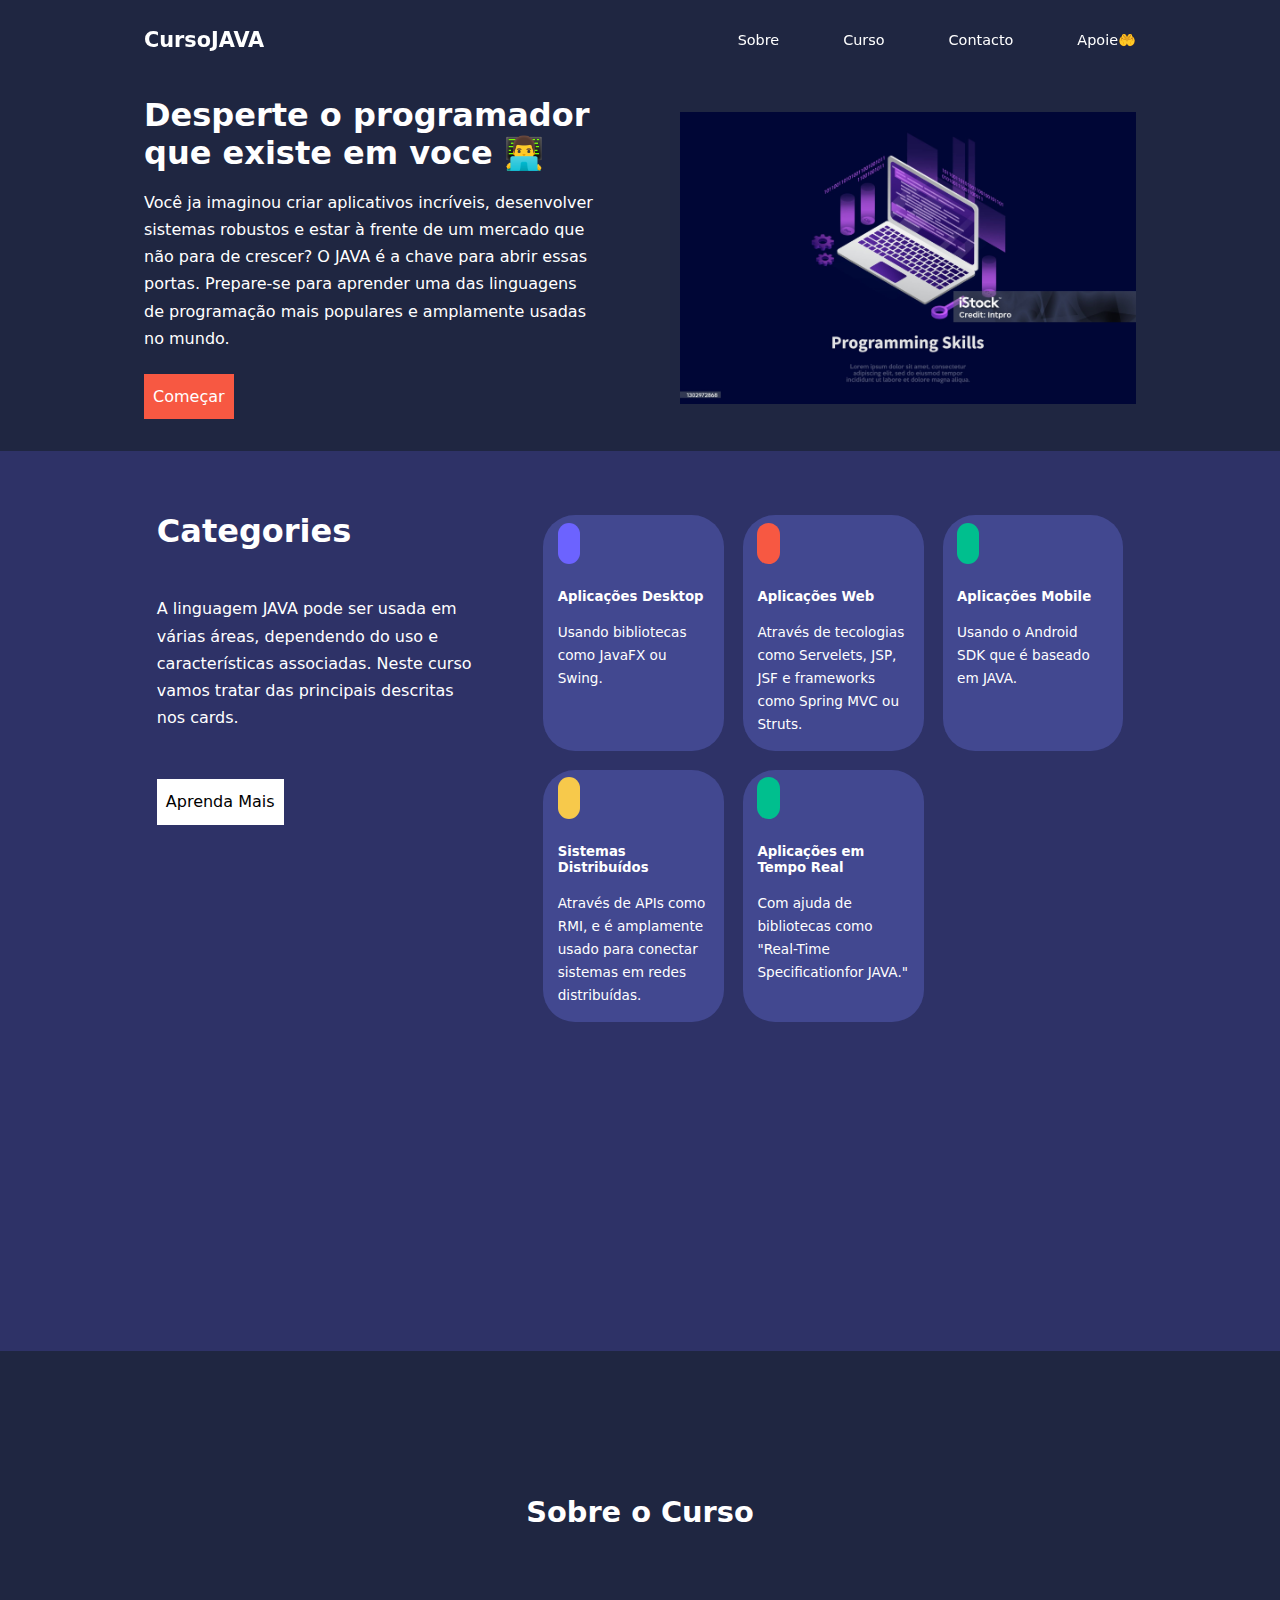
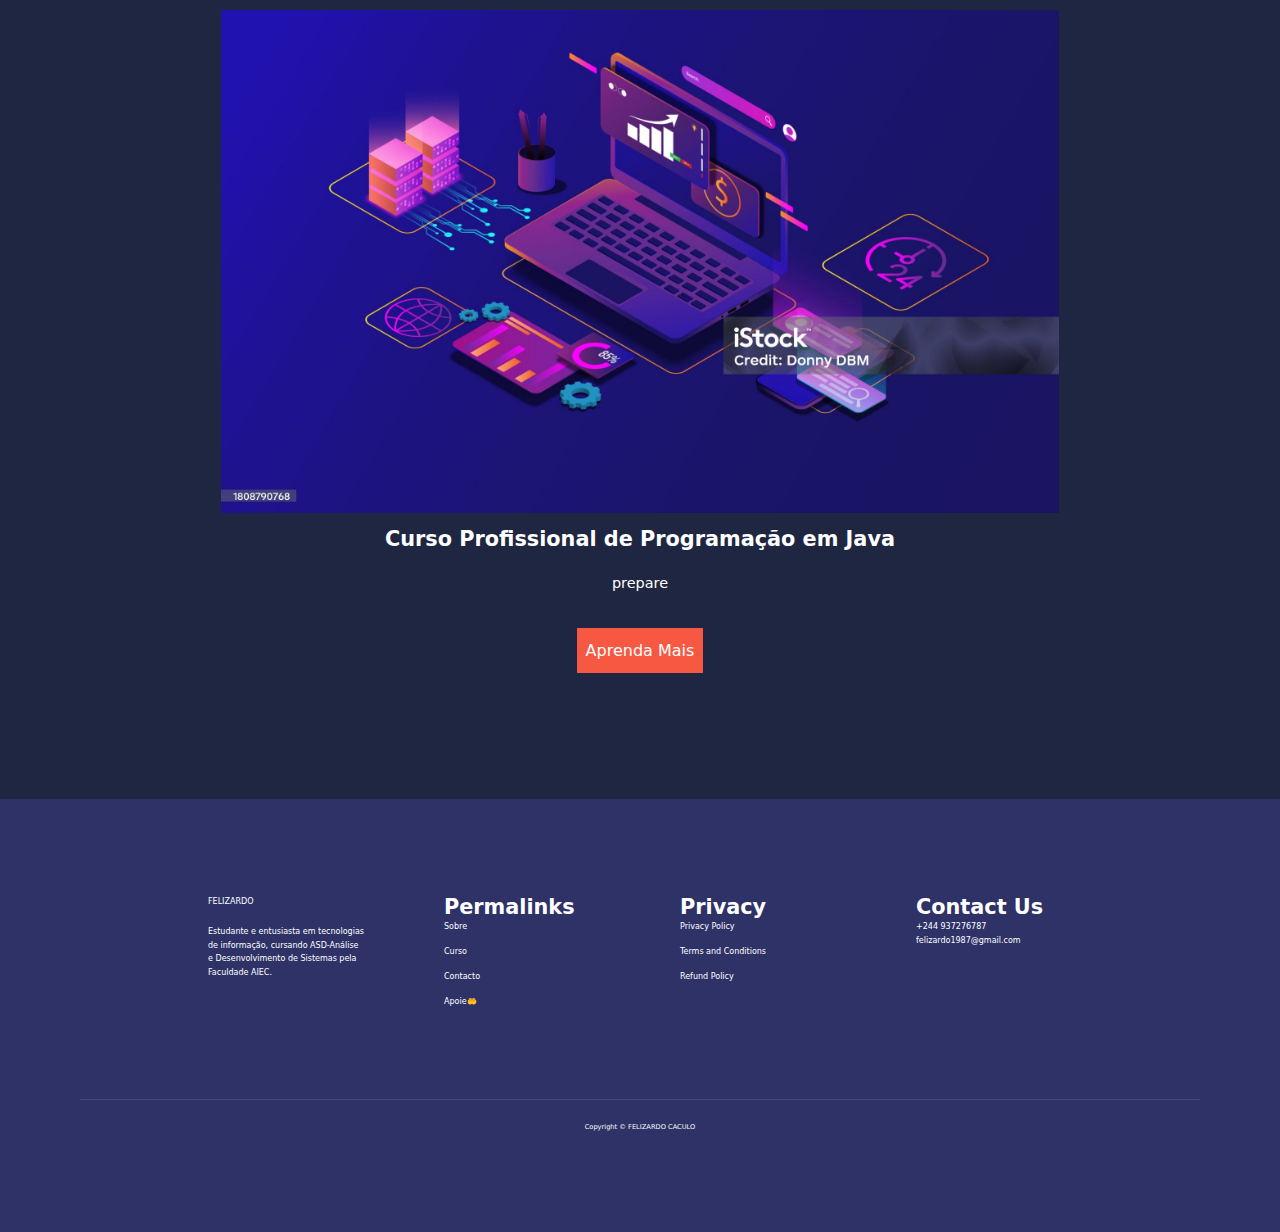
==== commit 94ddc7f0: "finish Home Page content" ====
--- a/index.html
+++ b/index.html
@@ -56,7 +56,7 @@
           <p>
             A linguagem JAVA pode ser usada em várias áreas, dependendo do uso e características associadas. Neste curso vamos tratar das principais descritas nos cards.
           </p>
-          <a href="#" class="btn">Learn More</a>
+          <a href="./courses.html" target="_blank" class="btn">Aprenda Mais</a>
         </div>
         <div class="categories__right">
           <article class="category">
@@ -104,7 +104,7 @@
       </div>
     </section>
     <section class="courses">
-      <h2>Sobre o Curso JAVA</h2>
+      <h2>Sobre o Curso</h2>
       <div class="container courses__container">
         <article class="course">
           <div class="course__image">
@@ -115,7 +115,7 @@
             <p>
               prepare
             </p>
-            <a href="./courses.html" class="btn btn-primary">Aprenda Mais</a>
+            <a href="./courses.html" target="_blank" class="btn btn-primary">Aprenda Mais</a>
           </div>
         </article>
     </section>
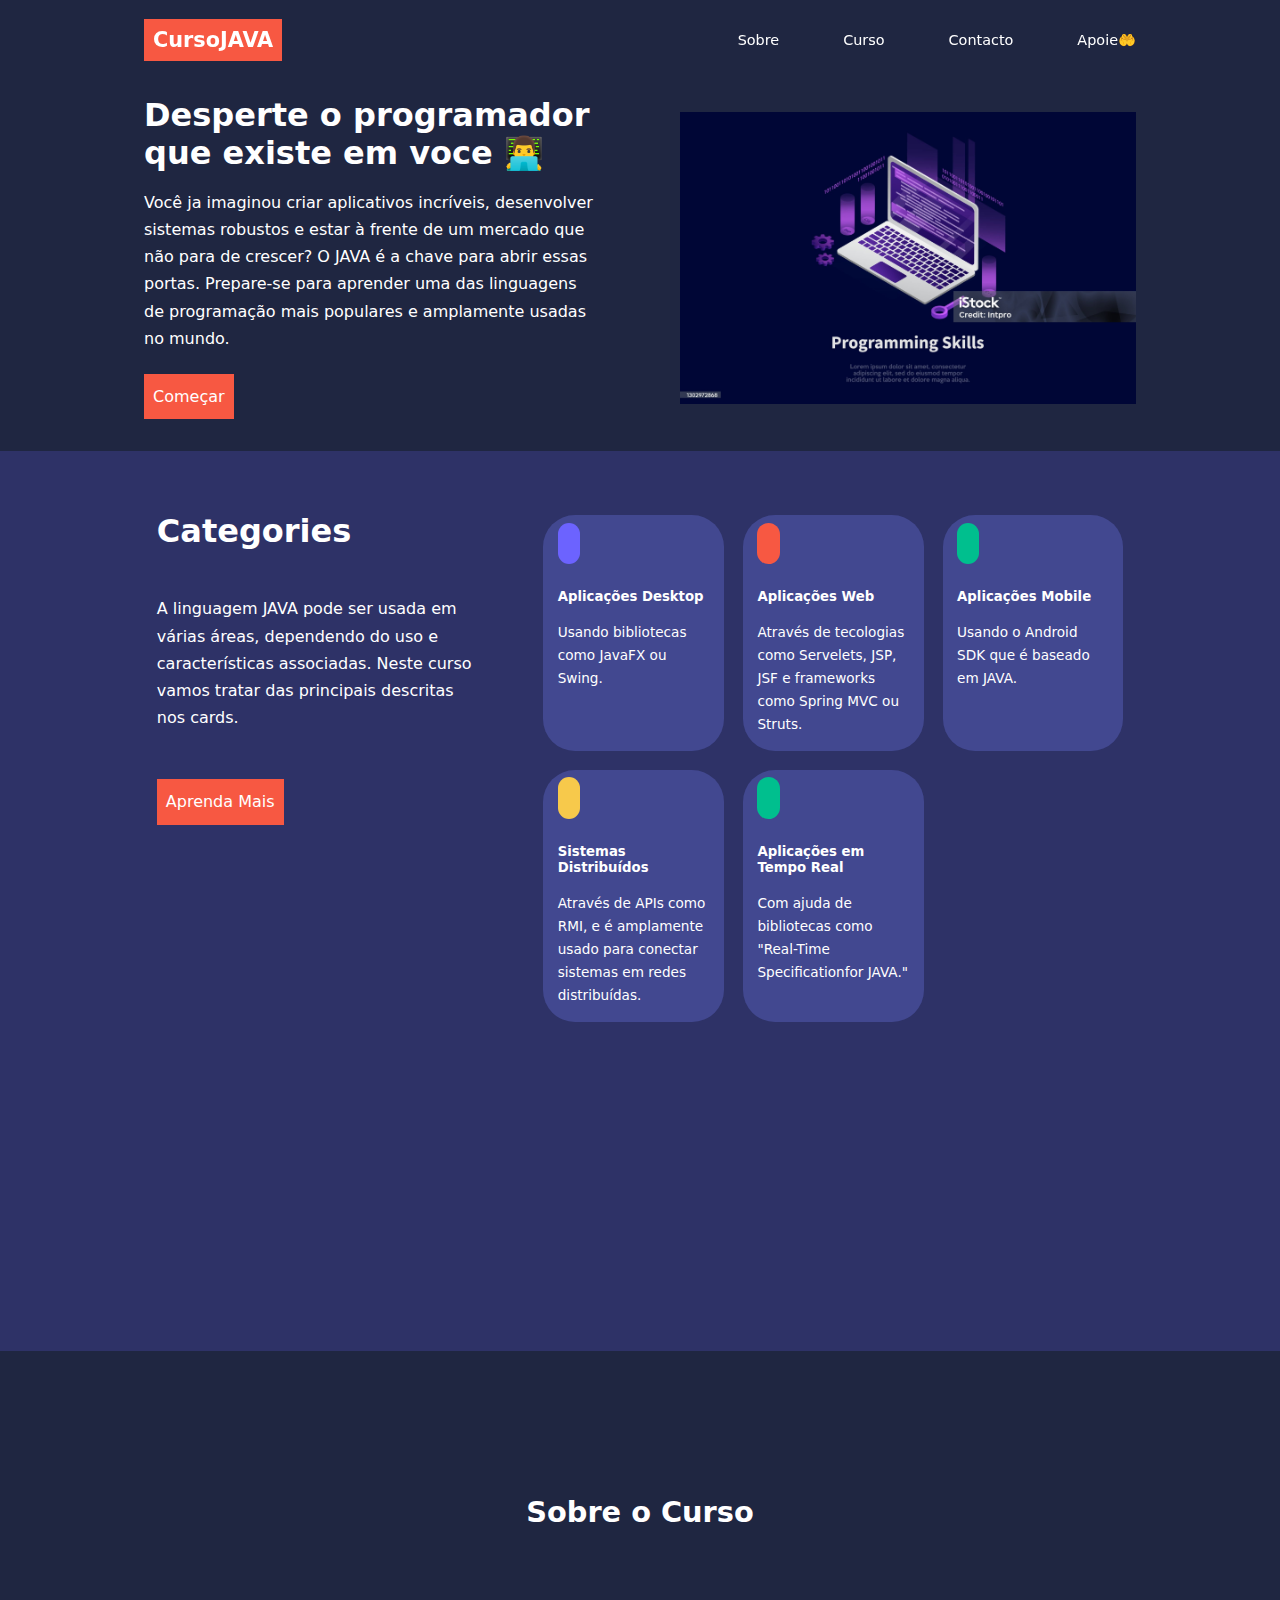
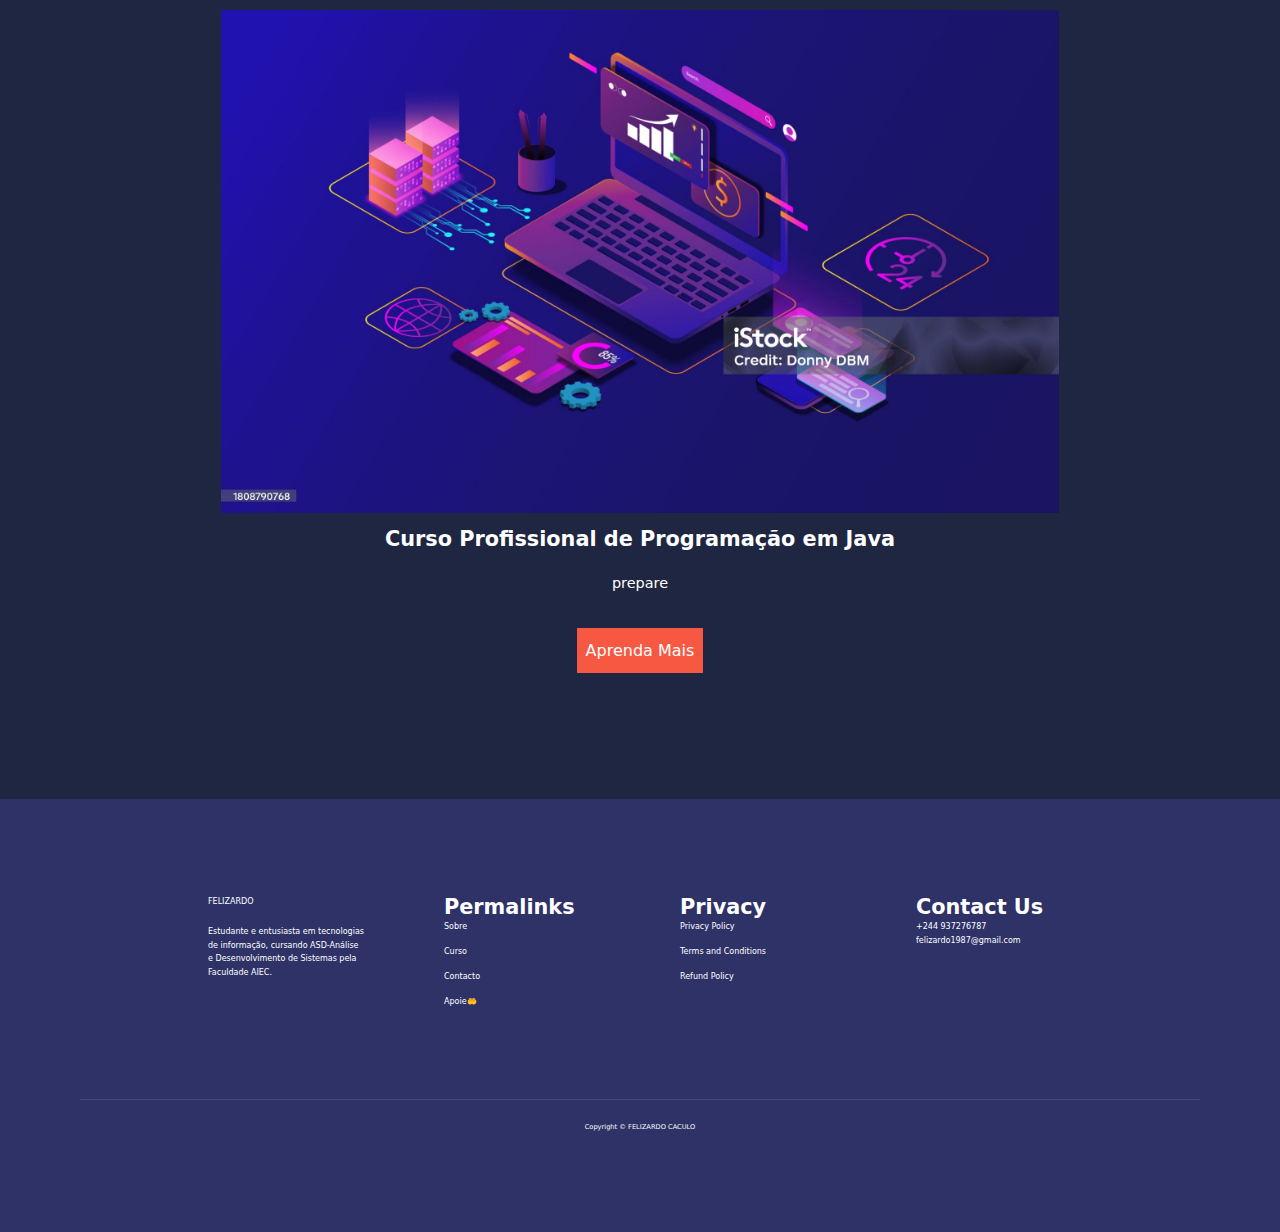
==== commit 716bb551: "finish Home Page content" ====
--- a/index.html
+++ b/index.html
@@ -22,7 +22,7 @@
   <body>
     <nav>
       <div class="container nav__container">
-        <a href="index.html"><h4>CursoJAVA</h4></a>
+        <a href="index.html" class="btn-primary btn"><h4>CursoJAVA</h4></a>
         <ul class="nav__menu">
           <li><a href="./pages/about.html" target="_blank">Sobre</a></li>
           <li><a href="./pages/courses.html" target="_blank">Curso</a></li>
@@ -56,20 +56,22 @@
           <p>
             A linguagem JAVA pode ser usada em várias áreas, dependendo do uso e características associadas. Neste curso vamos tratar das principais descritas nos cards.
           </p>
-          <a href="./courses.html" target="_blank" class="btn">Aprenda Mais</a>
+          <a href="./courses.html" target="_blank" class="btn btn-primary">Aprenda Mais</a>
         </div>
         <div class="categories__right">
           <article class="category">
             <span class="category__icon"
-              ><i class="uil uil-bitcoin-circle"></i
-            ></span>
+              ><i class="uil uil-desktop"></i>
+            </span>
             <h5>Aplicações Desktop</h5>
             <p>
               Usando bibliotecas como JavaFX ou Swing.
             </p>
           </article>
           <article class="category">
-            <span class="category__icon"><i class="uil uil-palette"></i></span>
+            <span class="category__icon">
+              <i class="uil uil-server-connection"></i>
+            </span>
             <h5>Aplicações Web</h5>
             <p>
               Através de tecologias como Servelets, JSP, JSF e frameworks como Spring MVC ou Struts.
@@ -77,24 +79,26 @@
           </article>
           <article class="category">
             <span class="category__icon"
-              ><i class="uil uil-usd-circle"></i
-            ></span>
+              ><i class="uil uil-android"></i>
+            </span>
             <h5>Aplicações Mobile</h5>
             <p>
               Usando o Android SDK que é baseado em JAVA.
             </p>
           </article>
           <article class="category">
-            <span class="category__icon"
-              ><i class="uil uil-megaphone"></i
-            ></span>
+            <span class="category__icon">
+              <i class="uil uil-sitemap"></i>
+            </span>
             <h5>Sistemas Distribuídos</h5>
             <p>
               Através de APIs como RMI, e é amplamente usado para conectar sistemas em redes distribuídas.
             </p>
           </article>
           <article class="category">
-            <span class="category__icon"><i class="uil uil-music"></i></span>
+            <span class="category__icon">
+              <i class="uil uil-discord"></i>
+            </span>
             <h5>Aplicações em Tempo Real</h5>
             <p>
               Com ajuda de bibliotecas como "Real-Time Specificationfor JAVA."
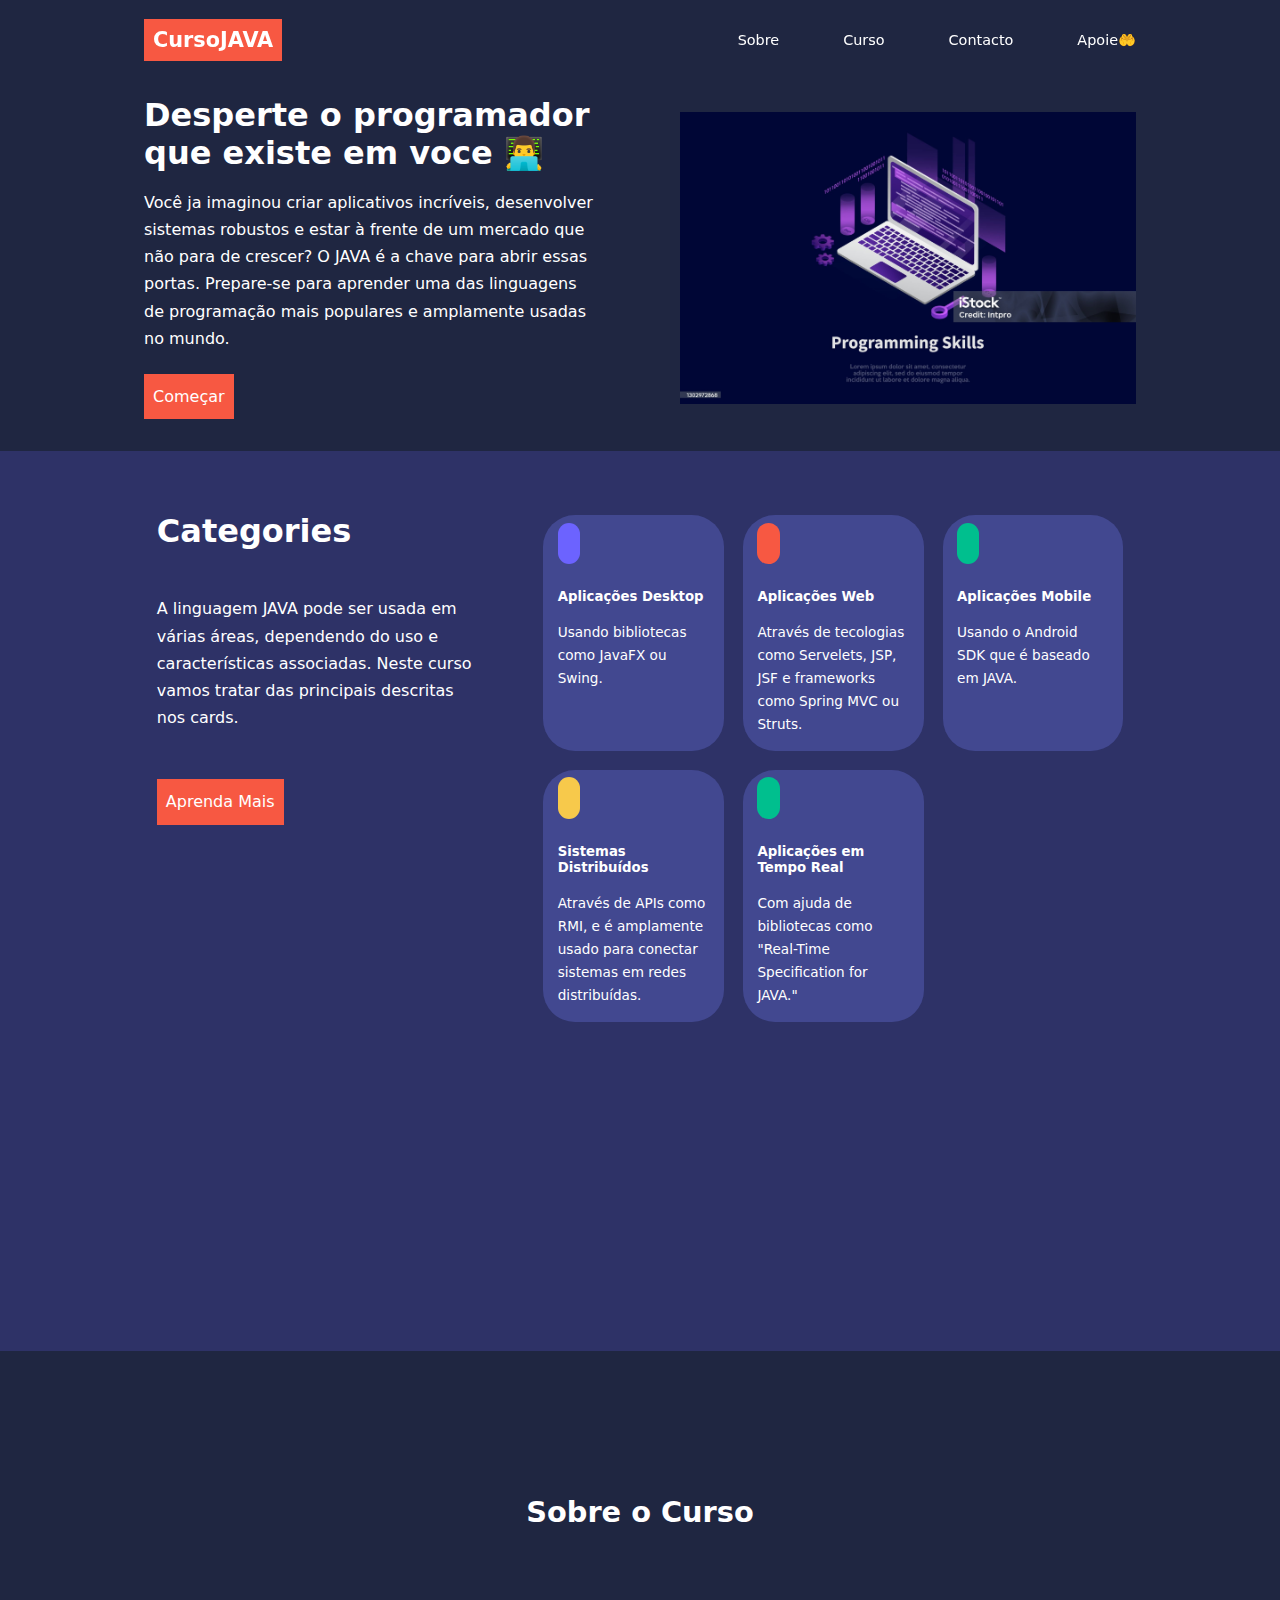
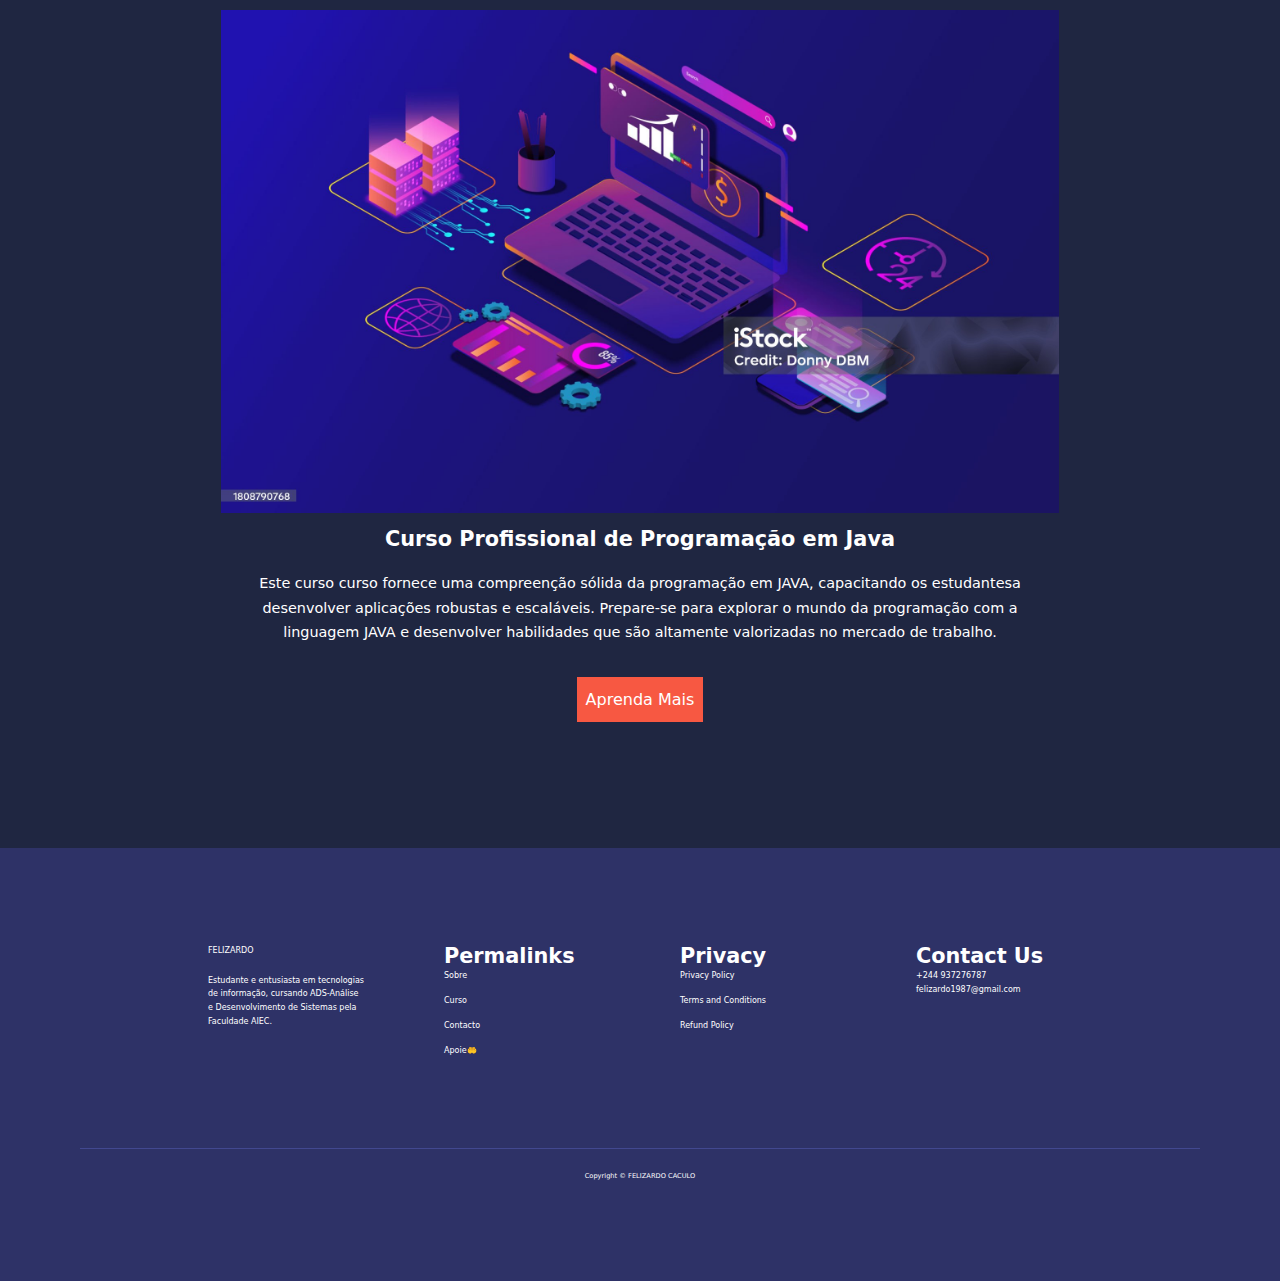
==== commit 578ba683: "finish Home Page content" ====
--- a/index.html
+++ b/index.html
@@ -24,9 +24,9 @@
       <div class="container nav__container">
         <a href="index.html" class="btn-primary btn"><h4>CursoJAVA</h4></a>
         <ul class="nav__menu">
-          <li><a href="./pages/about.html" target="_blank">Sobre</a></li>
-          <li><a href="./pages/courses.html" target="_blank">Curso</a></li>
-          <li><a href="./pages/contact.html" target="_blank">Contacto</a></li>
+          <li><a href="#./pages/about.html" target="_blank">Sobre</a></li>
+          <li><a href="#./pages/courses.html" target="_blank">Curso</a></li>
+          <li><a href="#./pages/contact.html" target="_blank">Contacto</a></li>
           <li><a href="#">Apoie🤲</a></li>
         </ul>
         <button id="open-menu-btn"><i class="uil uil-bars"></i></button>
@@ -101,7 +101,7 @@
             </span>
             <h5>Aplicações em Tempo Real</h5>
             <p>
-              Com ajuda de bibliotecas como "Real-Time Specificationfor JAVA."
+              Com ajuda de bibliotecas como "Real-Time Specification for JAVA."
             </p>
           </article>
         </div>
@@ -117,7 +117,7 @@
           <div class="course__info">
             <h4>Curso Profissional de Programação em Java</h4>
             <p>
-              prepare
+              Este curso curso fornece uma compreenção sólida da programação em JAVA, capacitando os estudantesa desenvolver aplicações robustas e escaláveis. Prepare-se para explorar o mundo da programação com a linguagem JAVA e desenvolver habilidades que são altamente valorizadas no mercado de trabalho.
             </p>
             <a href="./courses.html" target="_blank" class="btn btn-primary">Aprenda Mais</a>
           </div>
@@ -127,18 +127,17 @@
       <div class="container footer__container">
         <div class="footer__1">
           <a href="https://my-portfolio-fc.onrender.com/" class="foofter__logo"
-            >FELIZARDO</a
-          >
+            >FELIZARDO</a>
           <p>
-            Estudante e entusiasta em tecnologias de informação, cursando ASD-Análise e Desenvolvimento de Sistemas pela Faculdade AIEC.
+            Estudante e entusiasta em tecnologias de informação, cursando ADS-Análise e Desenvolvimento de Sistemas pela Faculdade AIEC.
           </p>
         </div>
         <div class="footer__2">
           <h4>Permalinks</h4>
           <ul class="permalinks">
-            <li><a href="./pages/about.html" target="_blank">Sobre</a></li>
-            <li><a href="./pages/courses.html" target="_blank">Curso</a></li>
-            <li><a href="./pages/contact.html" target="_blank">Contacto</a></li>
+            <li><a href="#./pages/about.html" target="_blank">Sobre</a></li>
+            <li><a href="#./pages/courses.html" target="_blank">Curso</a></li>
+            <li><a href="#./pages/contact.html" target="_blank">Contacto</a></li>
             <li><a href="#">Apoie🤲</a></li>
           </ul>
         </div>
